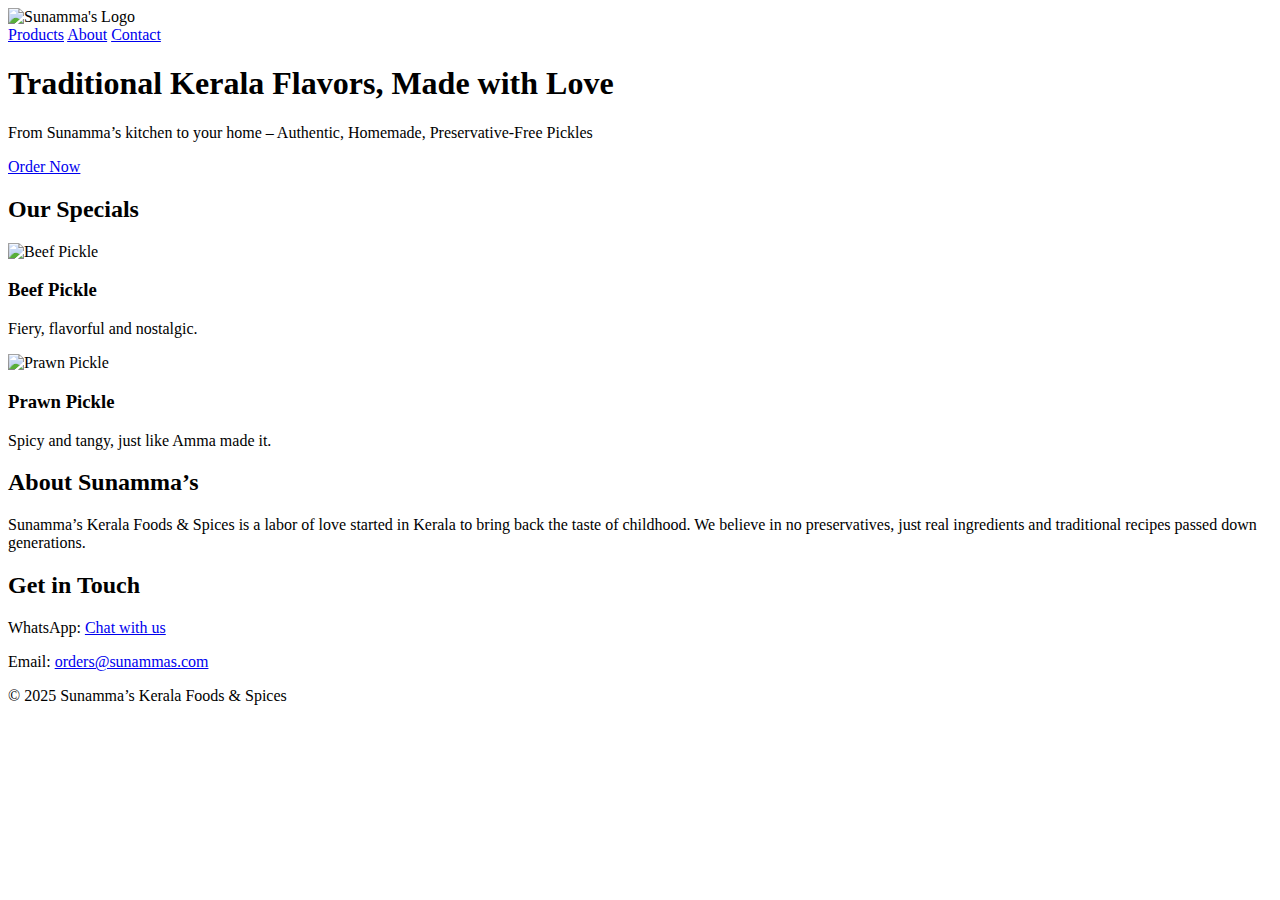
==== index.html @ 6f8b86f2 "Sunamma's Kerala Foods & Spices" ====
<!DOCTYPE html>
<html lang="en">
<head>
  <meta charset="UTF-8" />
  <meta name="viewport" content="width=device-width, initial-scale=1.0"/>
  <title>Sunamma’s Kerala Foods & Spices</title>
  <link rel="stylesheet" href="styles.css" />
</head>
<body>
  <header>
    <img src="images/logo.png" alt="Sunamma's Logo" class="logo" />
    <nav>
      <a href="#products">Products</a>
      <a href="#about">About</a>
      <a href="#contact">Contact</a>
    </nav>
  </header>

  <section class="hero">
    <h1>Traditional Kerala Flavors, Made with Love</h1>
    <p>From Sunamma’s kitchen to your home – Authentic, Homemade, Preservative-Free Pickles</p>
    <a href="#contact" class="cta">Order Now</a>
  </section>

  <section id="products" class="products">
    <h2>Our Specials</h2>
    <div class="product-list">
      <div class="product">
        <img src="images/beef-pickle.jpg" alt="Beef Pickle" />
        <h3>Beef Pickle</h3>
        <p>Fiery, flavorful and nostalgic.</p>
      </div>
      <div class="product">
        <img src="images/prawn-pickle.jpg" alt="Prawn Pickle" />
        <h3>Prawn Pickle</h3>
        <p>Spicy and tangy, just like Amma made it.</p>
      </div>
    </div>
  </section>

  <section id="about" class="about">
    <h2>About Sunamma’s</h2>
    <p>
      Sunamma’s Kerala Foods & Spices is a labor of love started in Kerala to bring back the taste of childhood. We believe in no preservatives, just real ingredients and traditional recipes passed down generations.
    </p>
  </section>

  <section id="contact" class="contact">
    <h2>Get in Touch</h2>
    <p>WhatsApp: <a href="https://wa.me/your-number">Chat with us</a></p>
    <p>Email: <a href="mailto:orders@sunammas.com">orders@sunammas.com</a></p>
  </section>

  <footer>
    <p>&copy; 2025 Sunamma’s Kerala Foods & Spices</p>
  </footer>
</body>
</html>
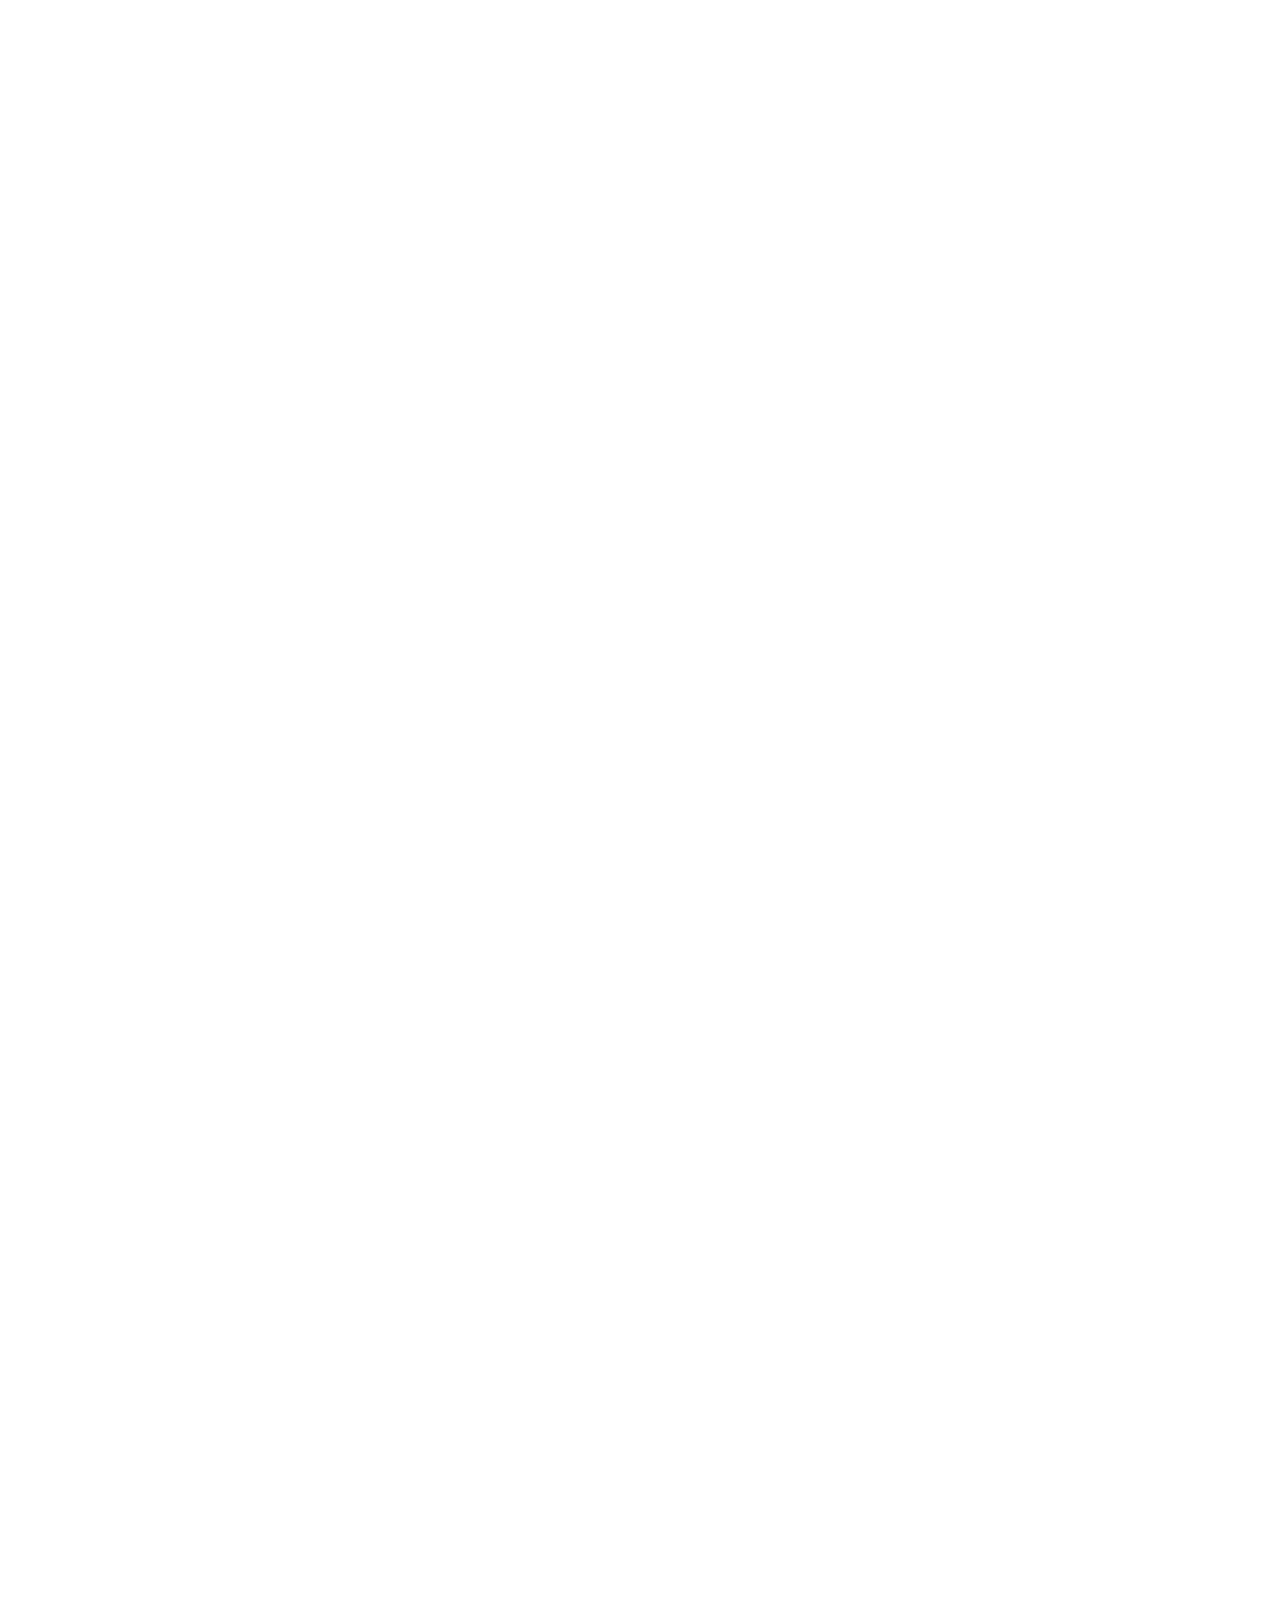
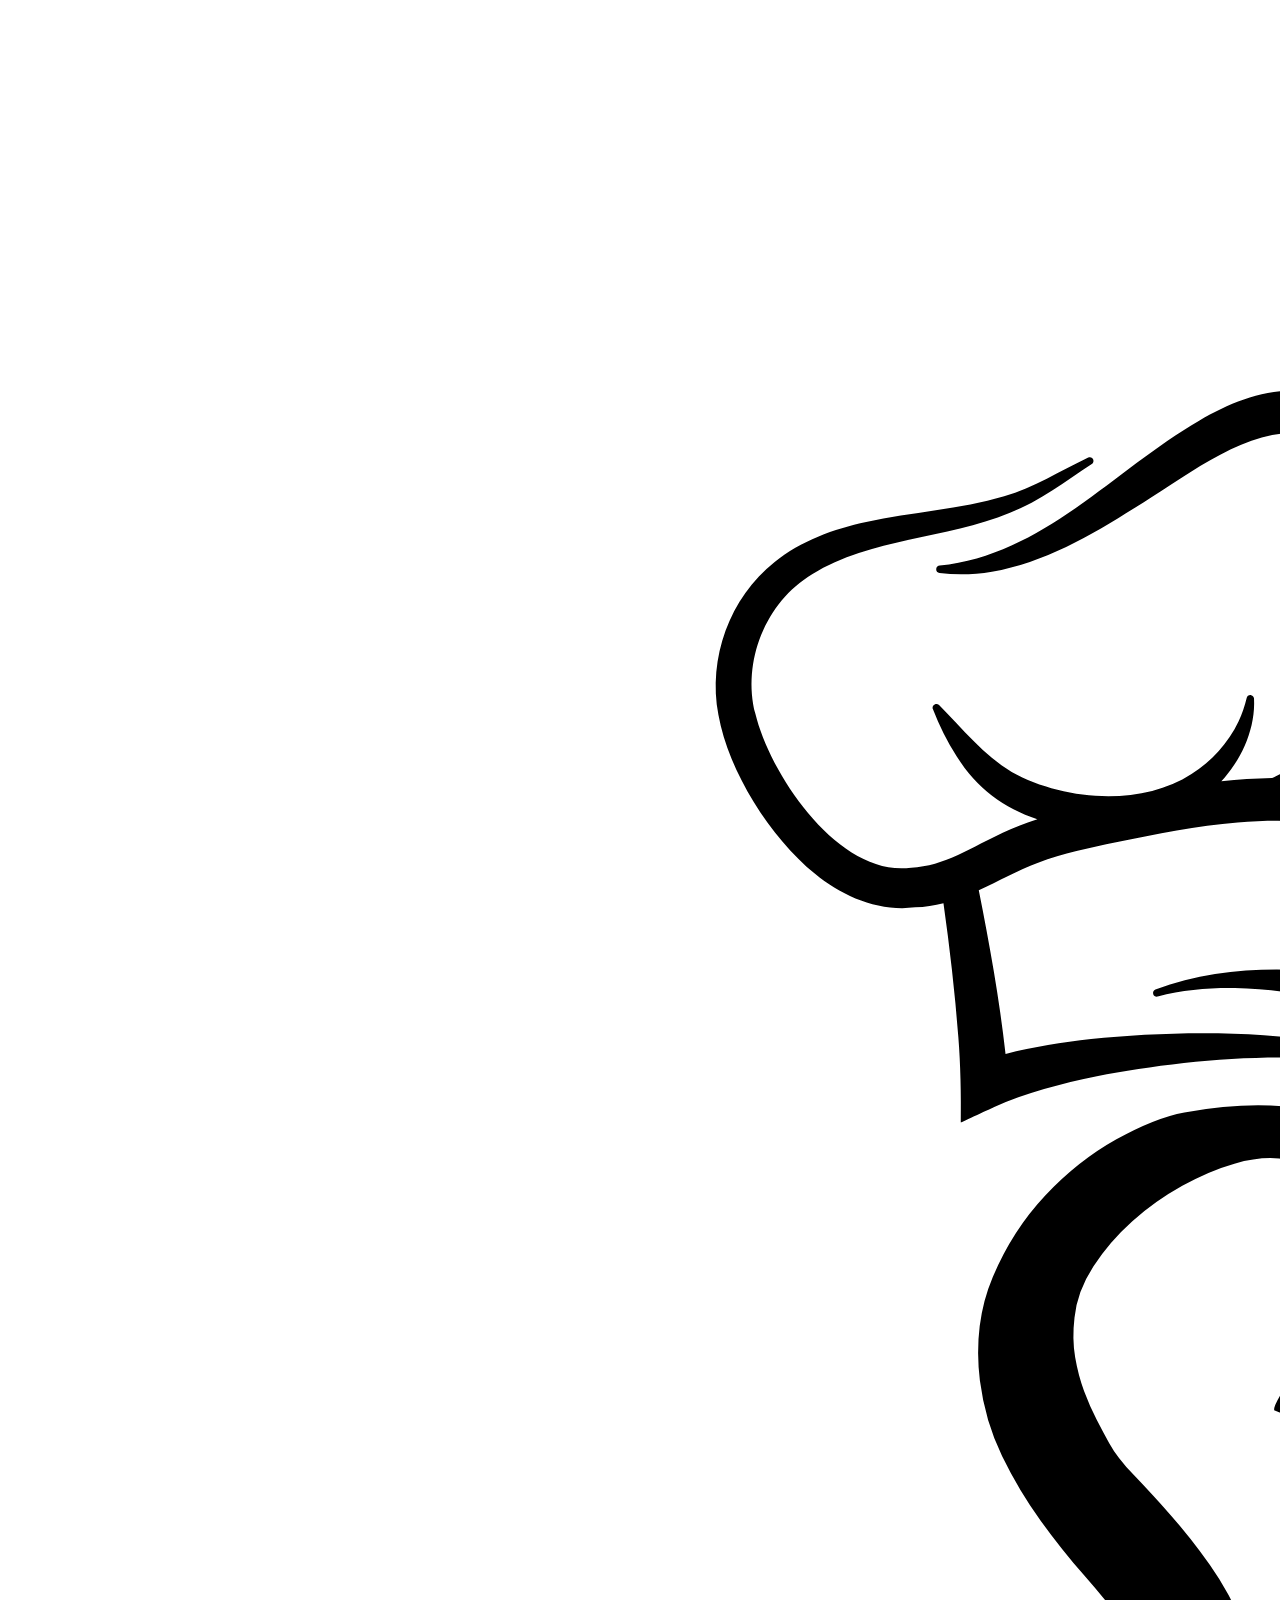
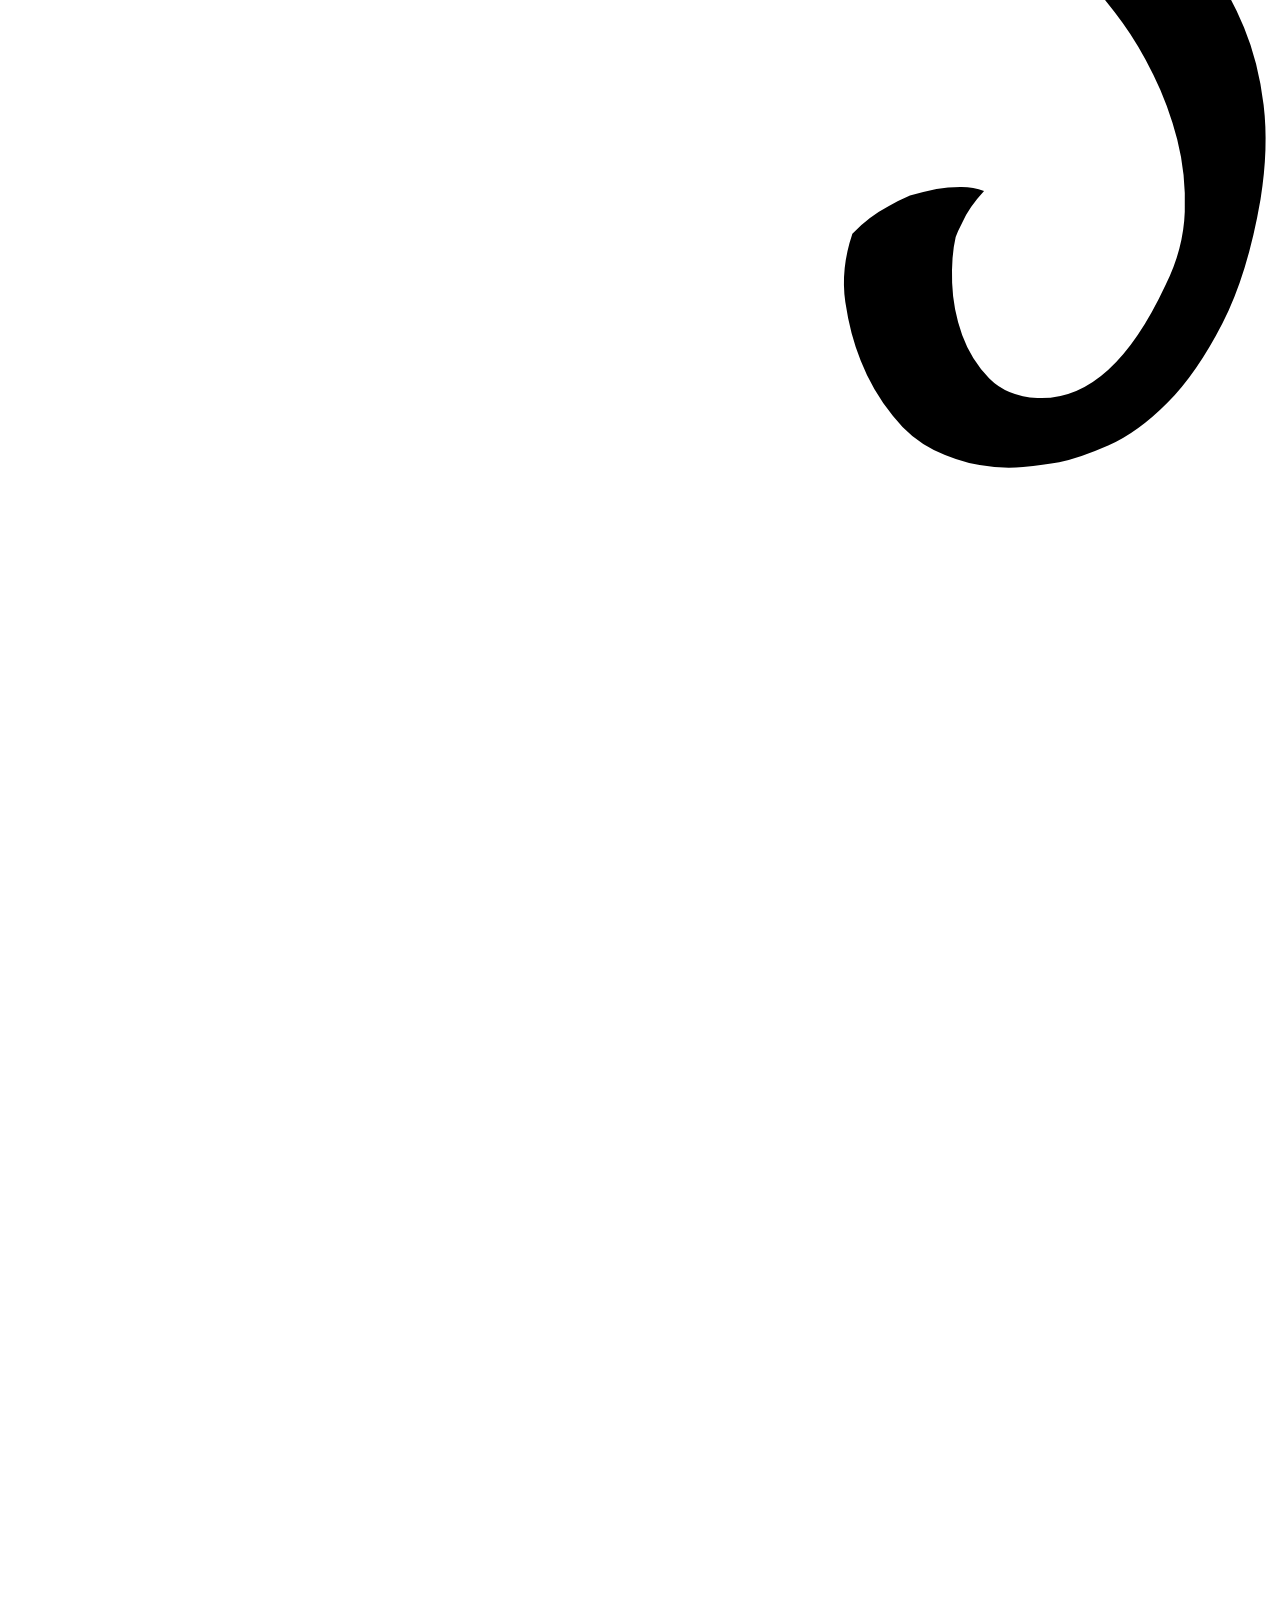
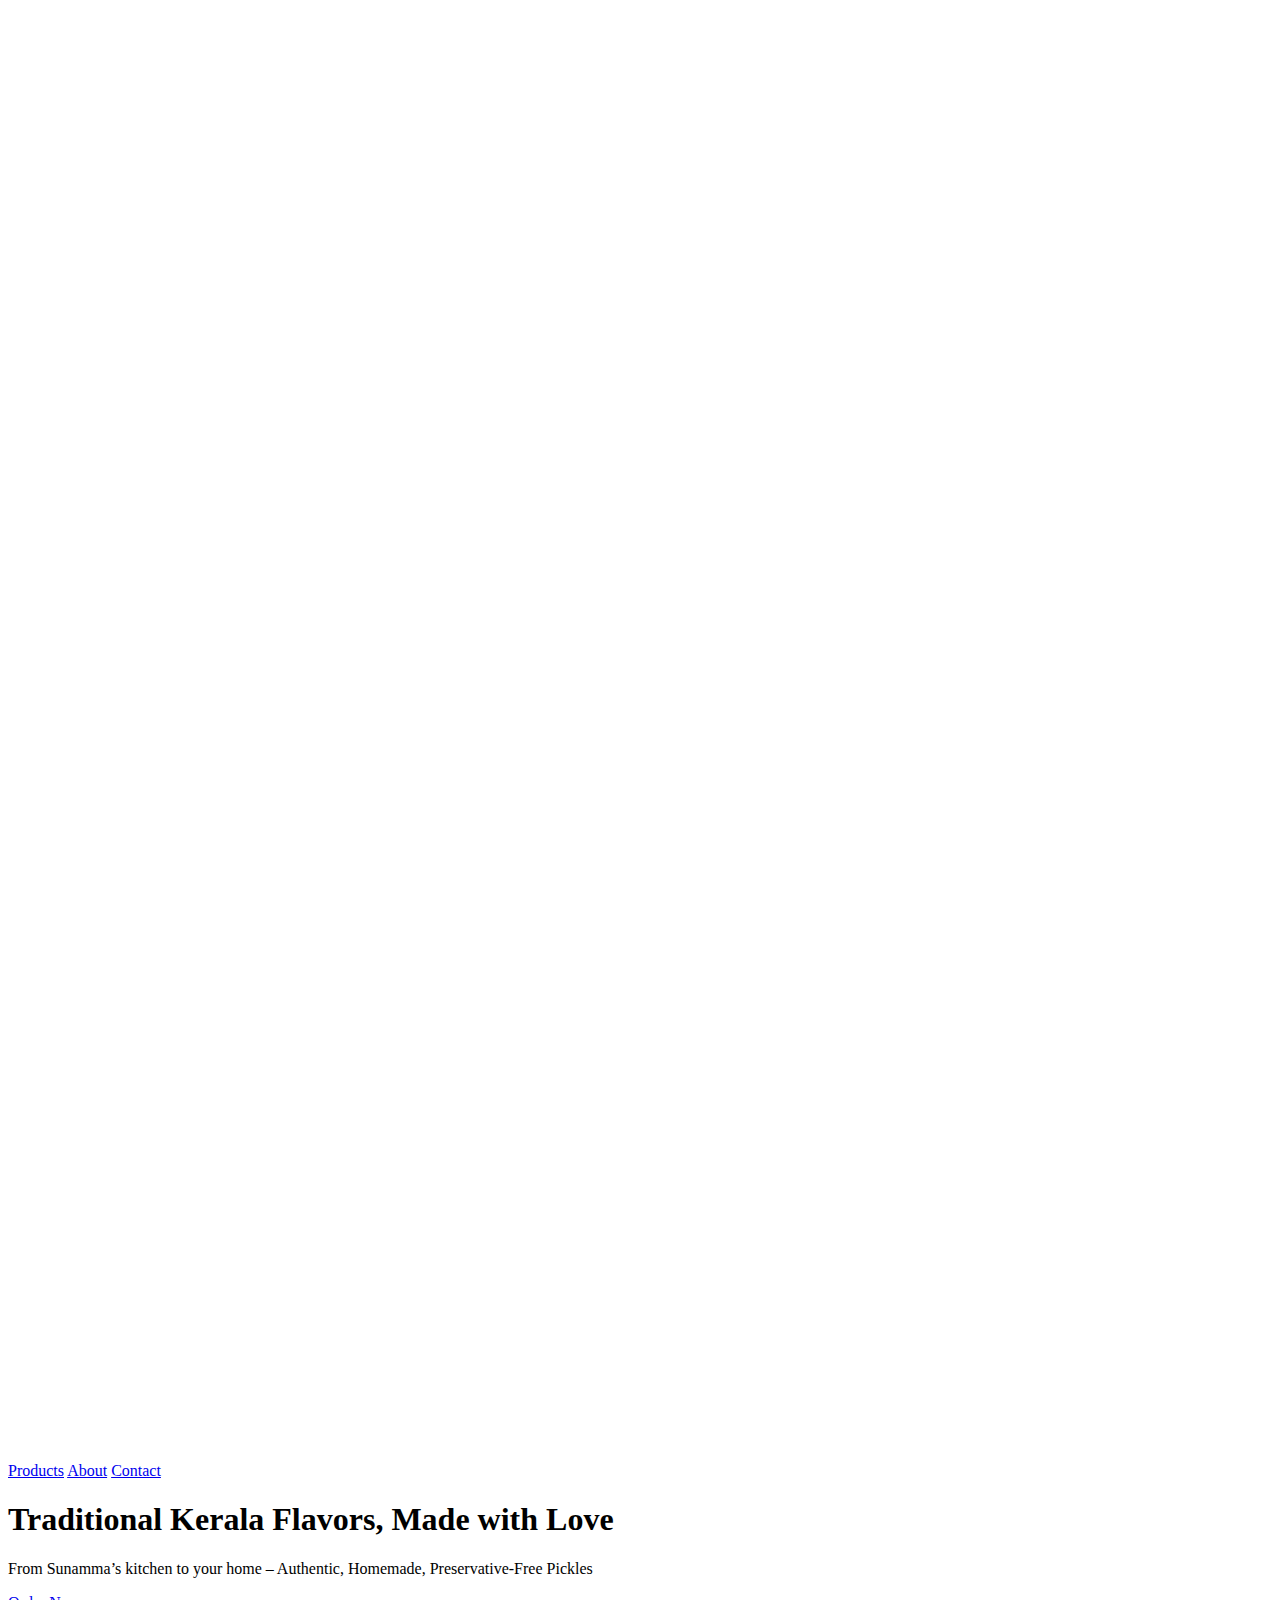
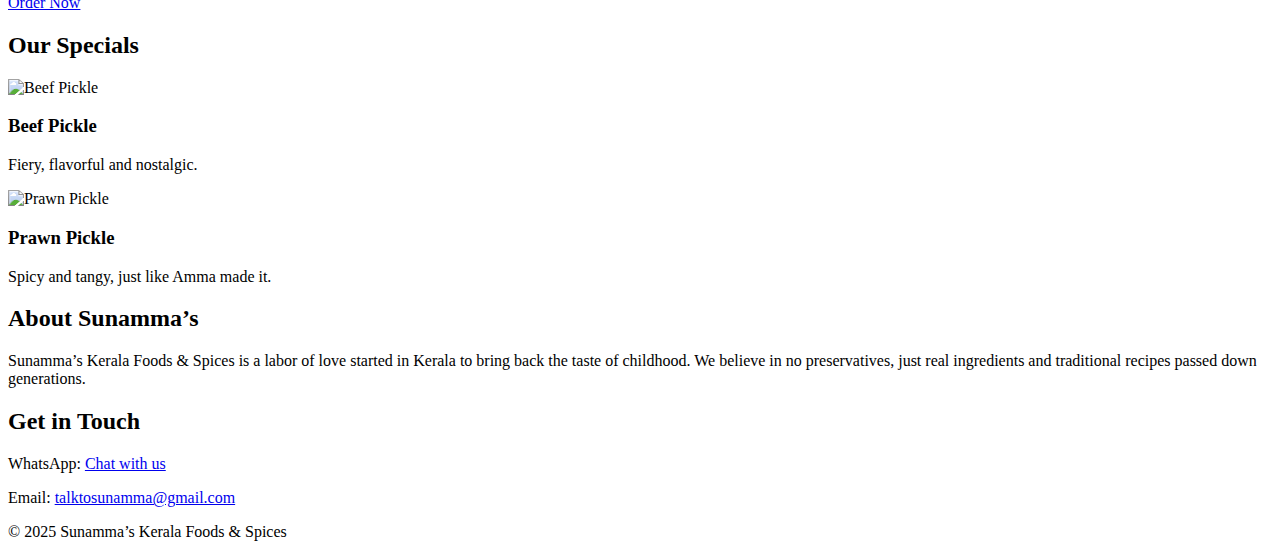
==== commit bd00b5af: "correcting links & adding logo" ====
--- a/index.html
+++ b/index.html
@@ -47,8 +47,8 @@
 
   <section id="contact" class="contact">
     <h2>Get in Touch</h2>
-    <p>WhatsApp: <a href="https://wa.me/your-number">Chat with us</a></p>
-    <p>Email: <a href="mailto:orders@sunammas.com">orders@sunammas.com</a></p>
+    <p>WhatsApp: <a href="https://wa.me/919946229218">Chat with us</a></p>
+    <p>Email: <a href="mailto:talktosunamma@gmail.com">talktosunamma@gmail.com</a></p>
   </section>
 
   <footer>
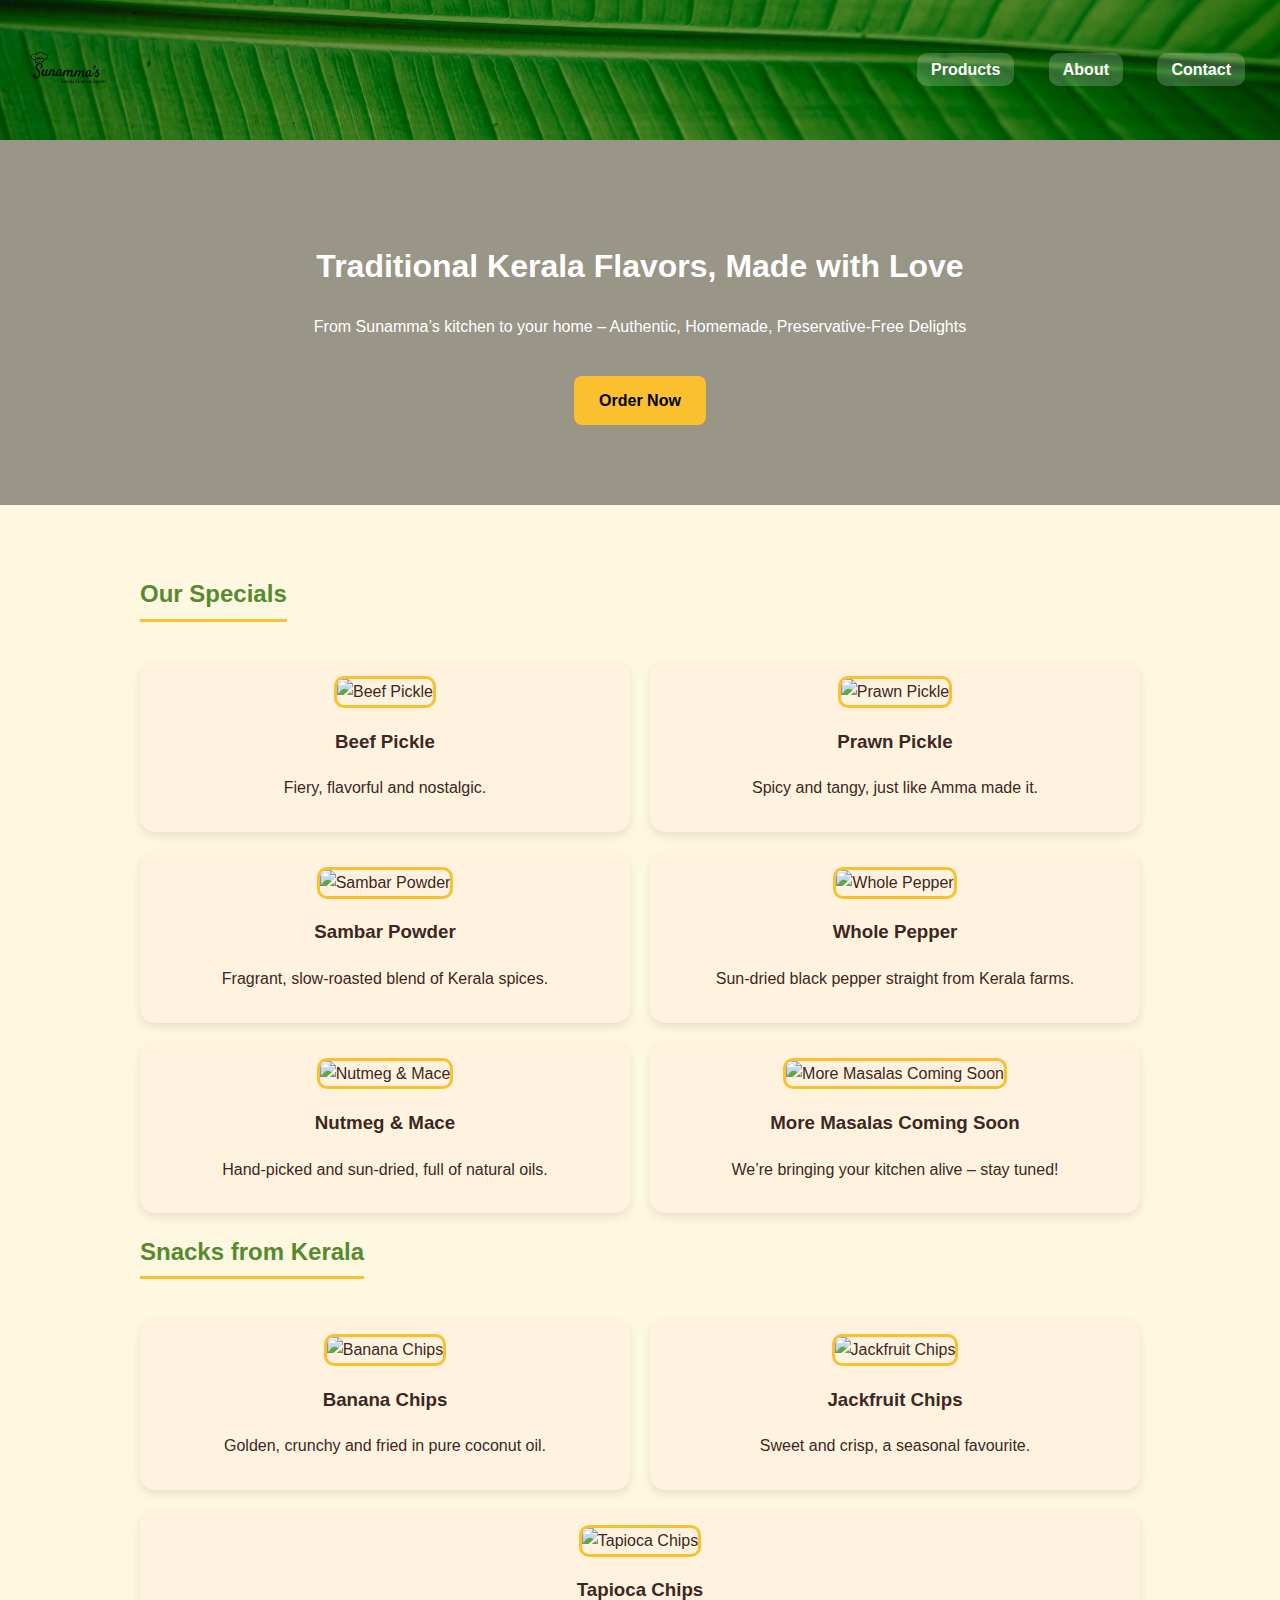
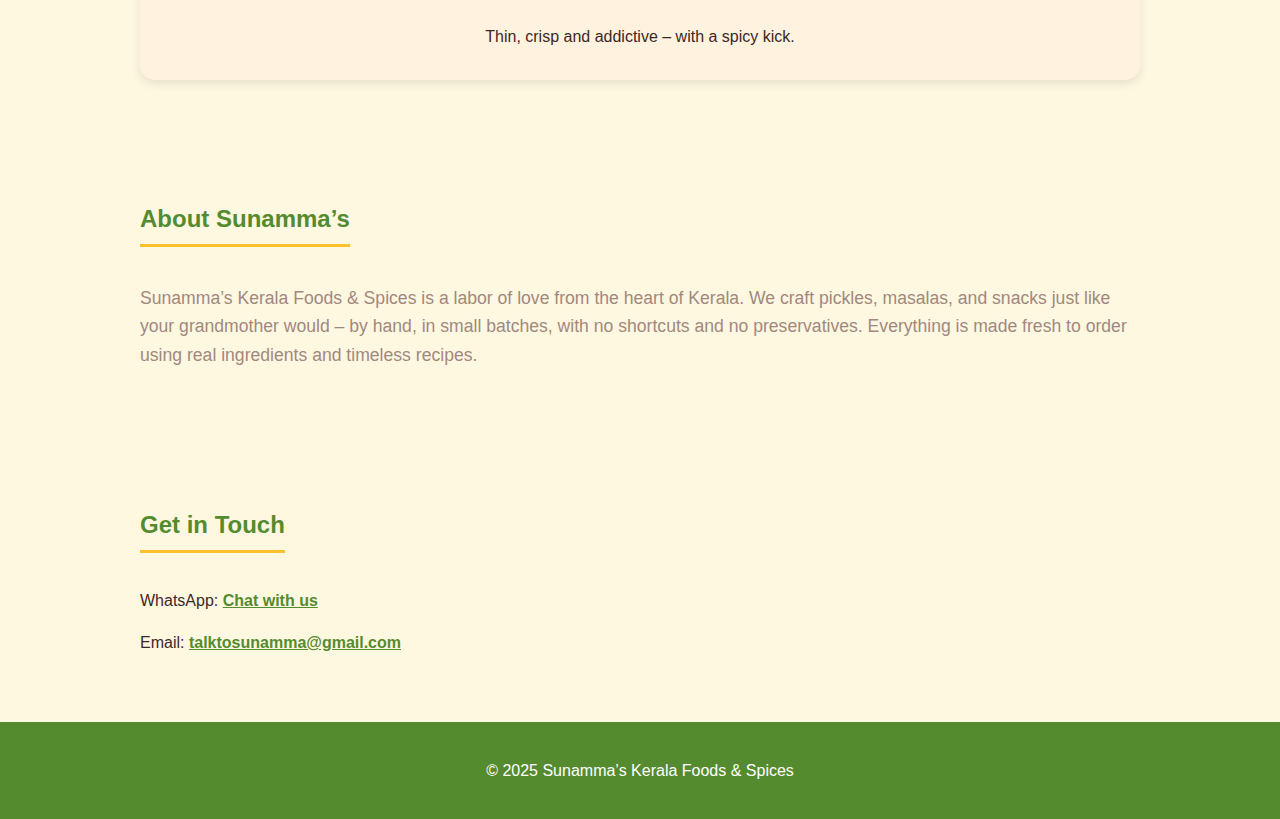
==== commit 4dc56255: "index & styles updated for kerala theme" ====
--- a/index.html
+++ b/index.html
@@ -18,22 +18,72 @@
 
   <section class="hero">
     <h1>Traditional Kerala Flavors, Made with Love</h1>
-    <p>From Sunamma’s kitchen to your home – Authentic, Homemade, Preservative-Free Pickles</p>
+    <p>From Sunamma’s kitchen to your home – Authentic, Homemade, Preservative-Free Delights</p>
     <a href="#contact" class="cta">Order Now</a>
   </section>
 
   <section id="products" class="products">
     <h2>Our Specials</h2>
+
     <div class="product-list">
+      <!-- Pickles -->
       <div class="product">
         <img src="images/beef-pickle.jpg" alt="Beef Pickle" />
         <h3>Beef Pickle</h3>
         <p>Fiery, flavorful and nostalgic.</p>
       </div>
+
       <div class="product">
         <img src="images/prawn-pickle.jpg" alt="Prawn Pickle" />
         <h3>Prawn Pickle</h3>
         <p>Spicy and tangy, just like Amma made it.</p>
+      </div>
+
+      <!-- Masala Powders -->
+      <div class="product">
+        <img src="images/sambar-powder.jpg" alt="Sambar Powder" />
+        <h3>Sambar Powder</h3>
+        <p>Fragrant, slow-roasted blend of Kerala spices.</p>
+      </div>
+
+      <div class="product">
+        <img src="images/pepper.jpg" alt="Whole Pepper" />
+        <h3>Whole Pepper</h3>
+        <p>Sun-dried black pepper straight from Kerala farms.</p>
+      </div>
+
+      <div class="product">
+        <img src="images/nutmeg.jpg" alt="Nutmeg & Mace" />
+        <h3>Nutmeg & Mace</h3>
+        <p>Hand-picked and sun-dried, full of natural oils.</p>
+      </div>
+
+      <!-- Future-Ready Placeholder -->
+      <div class="product">
+        <img src="images/coming-soon.jpg" alt="More Masalas Coming Soon" />
+        <h3>More Masalas Coming Soon</h3>
+        <p>We’re bringing your kitchen alive – stay tuned!</p>
+      </div>
+    </div>
+
+    <h2>Snacks from Kerala</h2>
+    <div class="product-list">
+      <div class="product">
+        <img src="images/banana-chips.jpg" alt="Banana Chips" />
+        <h3>Banana Chips</h3>
+        <p>Golden, crunchy and fried in pure coconut oil.</p>
+      </div>
+
+      <div class="product">
+        <img src="images/jackfruit-chips.jpg" alt="Jackfruit Chips" />
+        <h3>Jackfruit Chips</h3>
+        <p>Sweet and crisp, a seasonal favourite.</p>
+      </div>
+
+      <div class="product">
+        <img src="images/tapioca-chips.jpg" alt="Tapioca Chips" />
+        <h3>Tapioca Chips</h3>
+        <p>Thin, crisp and addictive – with a spicy kick.</p>
       </div>
     </div>
   </section>
@@ -41,7 +91,7 @@
   <section id="about" class="about">
     <h2>About Sunamma’s</h2>
     <p>
-      Sunamma’s Kerala Foods & Spices is a labor of love started in Kerala to bring back the taste of childhood. We believe in no preservatives, just real ingredients and traditional recipes passed down generations.
+      Sunamma’s Kerala Foods & Spices is a labor of love from the heart of Kerala. We craft pickles, masalas, and snacks just like your grandmother would – by hand, in small batches, with no shortcuts and no preservatives. Everything is made fresh to order using real ingredients and timeless recipes.
     </p>
   </section>
 
@@ -55,4 +105,4 @@
     <p>&copy; 2025 Sunamma’s Kerala Foods & Spices</p>
   </footer>
 </body>
-</html>+</html>
--- a/styles.css
+++ b/styles.css
@@ -0,0 +1,126 @@
+/* Color Palette */
+:root {
+  --primary-color: #558b2f;        /* Kerala green */
+  --accent-color: #fbc02d;         /* Turmeric yellow */
+  --bg-color: #fff8e1;             /* Off-white */
+  --text-color: #3e2723;           /* Dark brown */
+  --soft-brown: #a1887f;
+  --card-bg: #fff3e0;
+}
+
+/* Base Styles */
+body {
+  margin: 0;
+  font-family: 'Segoe UI', sans-serif;
+  line-height: 1.6;
+  background-color: var(--bg-color);
+  color: var(--text-color);
+}
+
+/* Header with overlay and banana leaf background */
+header {
+  background: linear-gradient(rgba(0, 0, 0, 0.4), rgba(0, 0, 0, 0.4)),
+              url('images/banana_bkgd.jpg') no-repeat center center/cover;
+  padding: 20px;
+  display: flex;
+  align-items: center;
+  justify-content: space-between;
+  color: white;
+}
+
+.logo {
+  height: 100px;
+}
+
+nav a {
+  margin: 0 15px;
+  text-decoration: none;
+  color: white;
+  font-weight: bold;
+  background: rgba(255, 255, 255, 0.2);
+  padding: 8px 14px;
+  border-radius: 10px;
+  transition: background 0.3s;
+}
+
+nav a:hover {
+  background: rgba(255, 255, 255, 0.4);
+}
+
+/* Hero Section */
+.hero {
+  text-align: center;
+  padding: 80px 20px;
+  background: url('images/hero-bg.jpg') no-repeat center center/cover;
+  color: white;
+  box-shadow: inset 0 0 0 2000px rgba(0, 0, 0, 0.4);
+}
+
+.cta {
+  display: inline-block;
+  margin-top: 20px;
+  padding: 12px 25px;
+  background: var(--accent-color);
+  color: black;
+  text-decoration: none;
+  border-radius: 8px;
+  font-weight: bold;
+}
+
+/* Section Styling */
+.products, .about, .contact {
+  padding: 50px 20px;
+  max-width: 1000px;
+  margin: auto;
+}
+
+.products h2, .about h2, .contact h2 {
+  color: var(--primary-color);
+  border-bottom: 3px solid var(--accent-color);
+  display: inline-block;
+  padding-bottom: 5px;
+}
+
+/* Product Cards */
+.product-list {
+  display: flex;
+  flex-wrap: wrap;
+  gap: 20px;
+  margin-top: 20px;
+}
+
+.product {
+  flex: 1 1 45%;
+  background: var(--card-bg);
+  padding: 15px;
+  border-radius: 15px;
+  text-align: center;
+  box-shadow: 0 4px 10px rgba(0,0,0,0.1);
+}
+
+.product img {
+  width: 100%;
+  height: auto;
+  border-radius: 10px;
+  border: 3px solid var(--accent-color);
+}
+
+/* About */
+.about p {
+  font-size: 1.1rem;
+  color: var(--soft-brown);
+}
+
+/* Contact */
+.contact a {
+  color: var(--primary-color);
+  font-weight: bold;
+}
+
+/* Footer */
+footer {
+  background: var(--primary-color);
+  color: white;
+  text-align: center;
+  padding: 20px;
+}
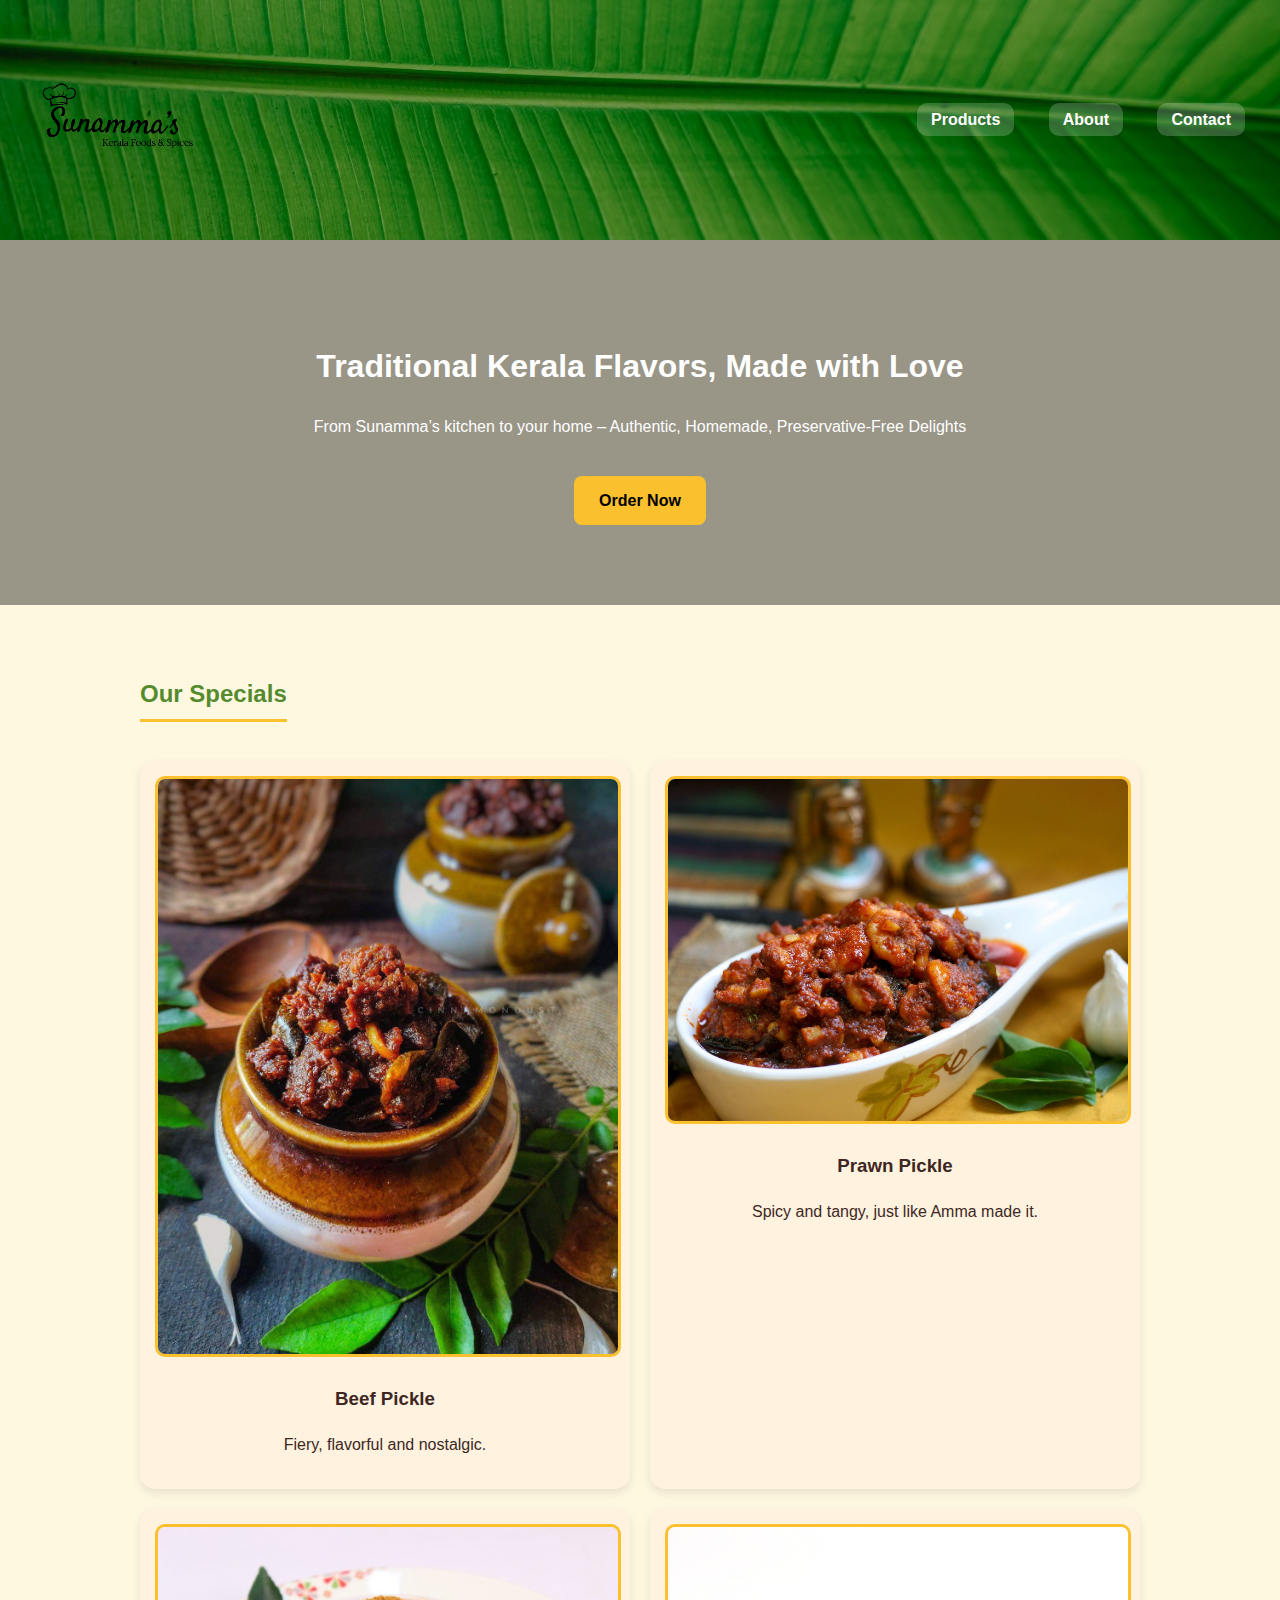
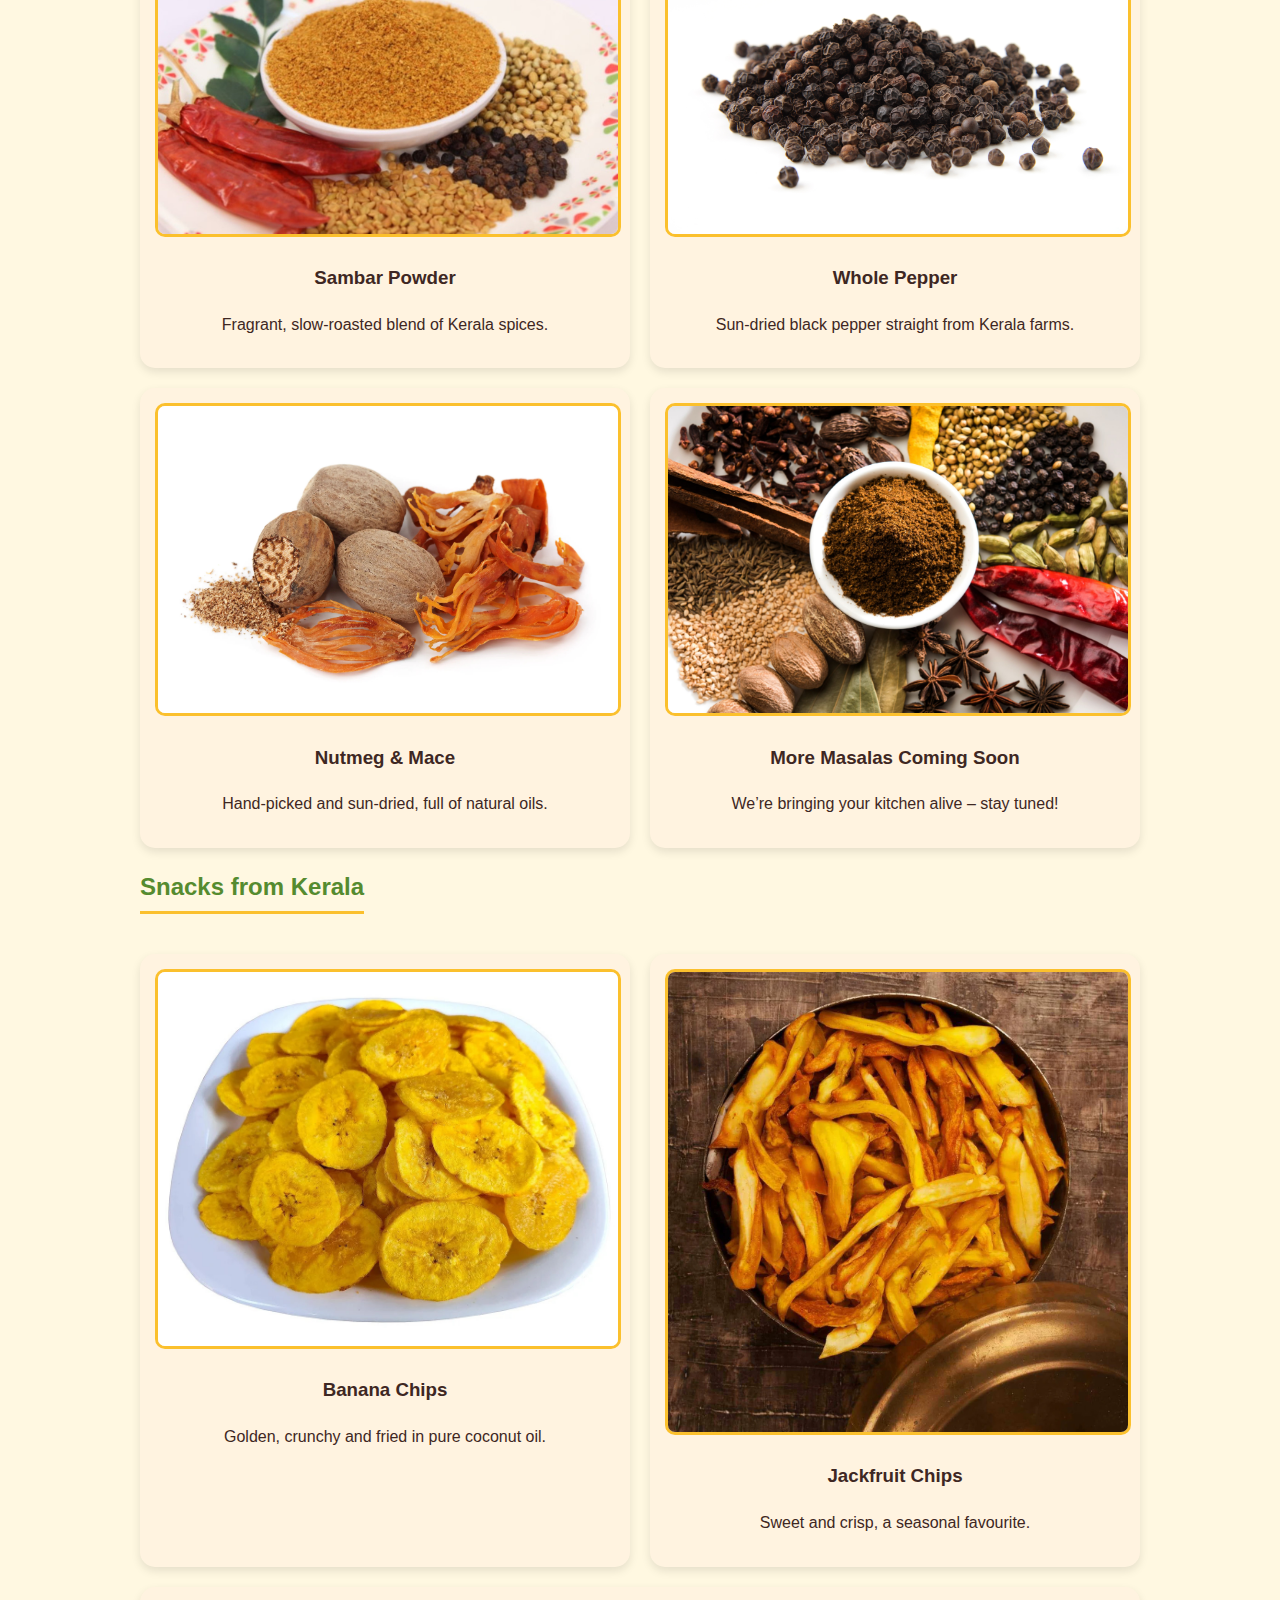
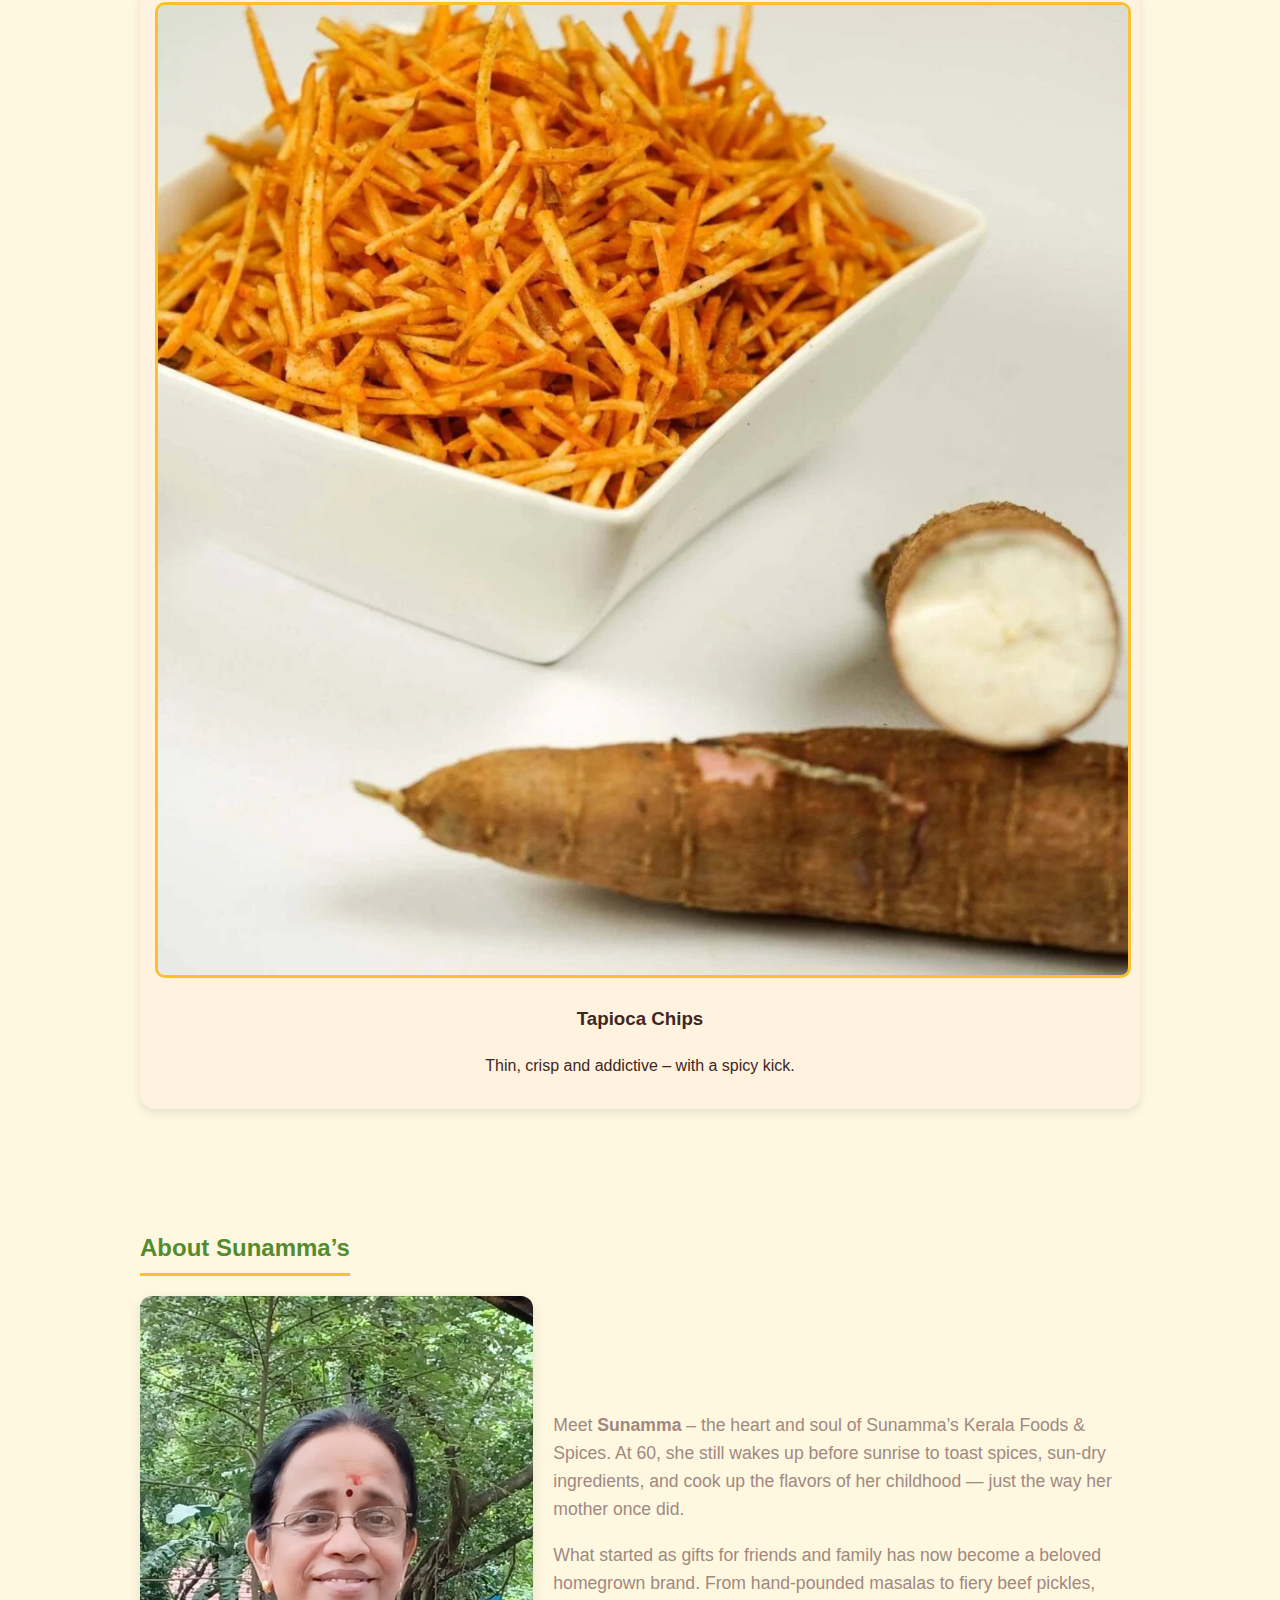
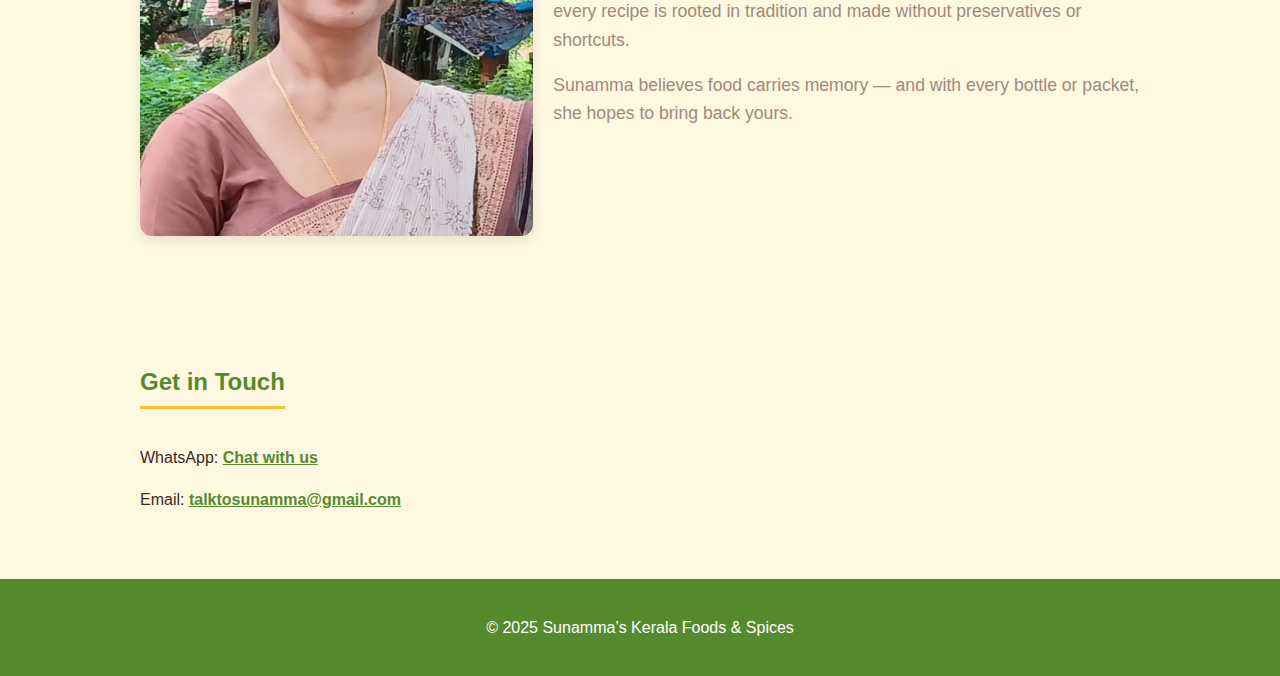
==== commit 2827080d: "more detailed about us" ====
--- a/index.html
+++ b/index.html
@@ -88,12 +88,26 @@
     </div>
   </section>
 
-  <section id="about" class="about">
-    <h2>About Sunamma’s</h2>
-    <p>
-      Sunamma’s Kerala Foods & Spices is a labor of love from the heart of Kerala. We craft pickles, masalas, and snacks just like your grandmother would – by hand, in small batches, with no shortcuts and no preservatives. Everything is made fresh to order using real ingredients and timeless recipes.
-    </p>
-  </section>
+<section id="about" class="about">
+  <h2>About Sunamma’s</h2>
+  <div style="display: flex; flex-wrap: wrap; gap: 20px; align-items: center;">
+    <div style="flex: 1 1 300px;">
+      <img src="images/sunamma.jpg" alt="Photo of Sunamma" style="width: 100%; border-radius: 12px; box-shadow: 0 4px 12px rgba(0,0,0,0.1);" />
+    </div>
+    <div style="flex: 2 1 400px;">
+      <p>
+        Meet <strong>Sunamma</strong> – the heart and soul of Sunamma’s Kerala Foods & Spices. At 60, she still wakes up before sunrise to toast spices, sun-dry ingredients, and cook up the flavors of her childhood — just the way her mother once did.
+      </p>
+      <p>
+        What started as gifts for friends and family has now become a beloved homegrown brand. From hand-pounded masalas to fiery beef pickles, every recipe is rooted in tradition and made without preservatives or shortcuts.
+      </p>
+      <p>
+        Sunamma believes food carries memory — and with every bottle or packet, she hopes to bring back yours.
+      </p>
+    </div>
+  </div>
+</section>
+
 
   <section id="contact" class="contact">
     <h2>Get in Touch</h2>
--- a/styles.css
+++ b/styles.css
@@ -29,7 +29,7 @@
 }
 
 .logo {
-  height: 100px;
+  height: 200px;
 }
 
 nav a {
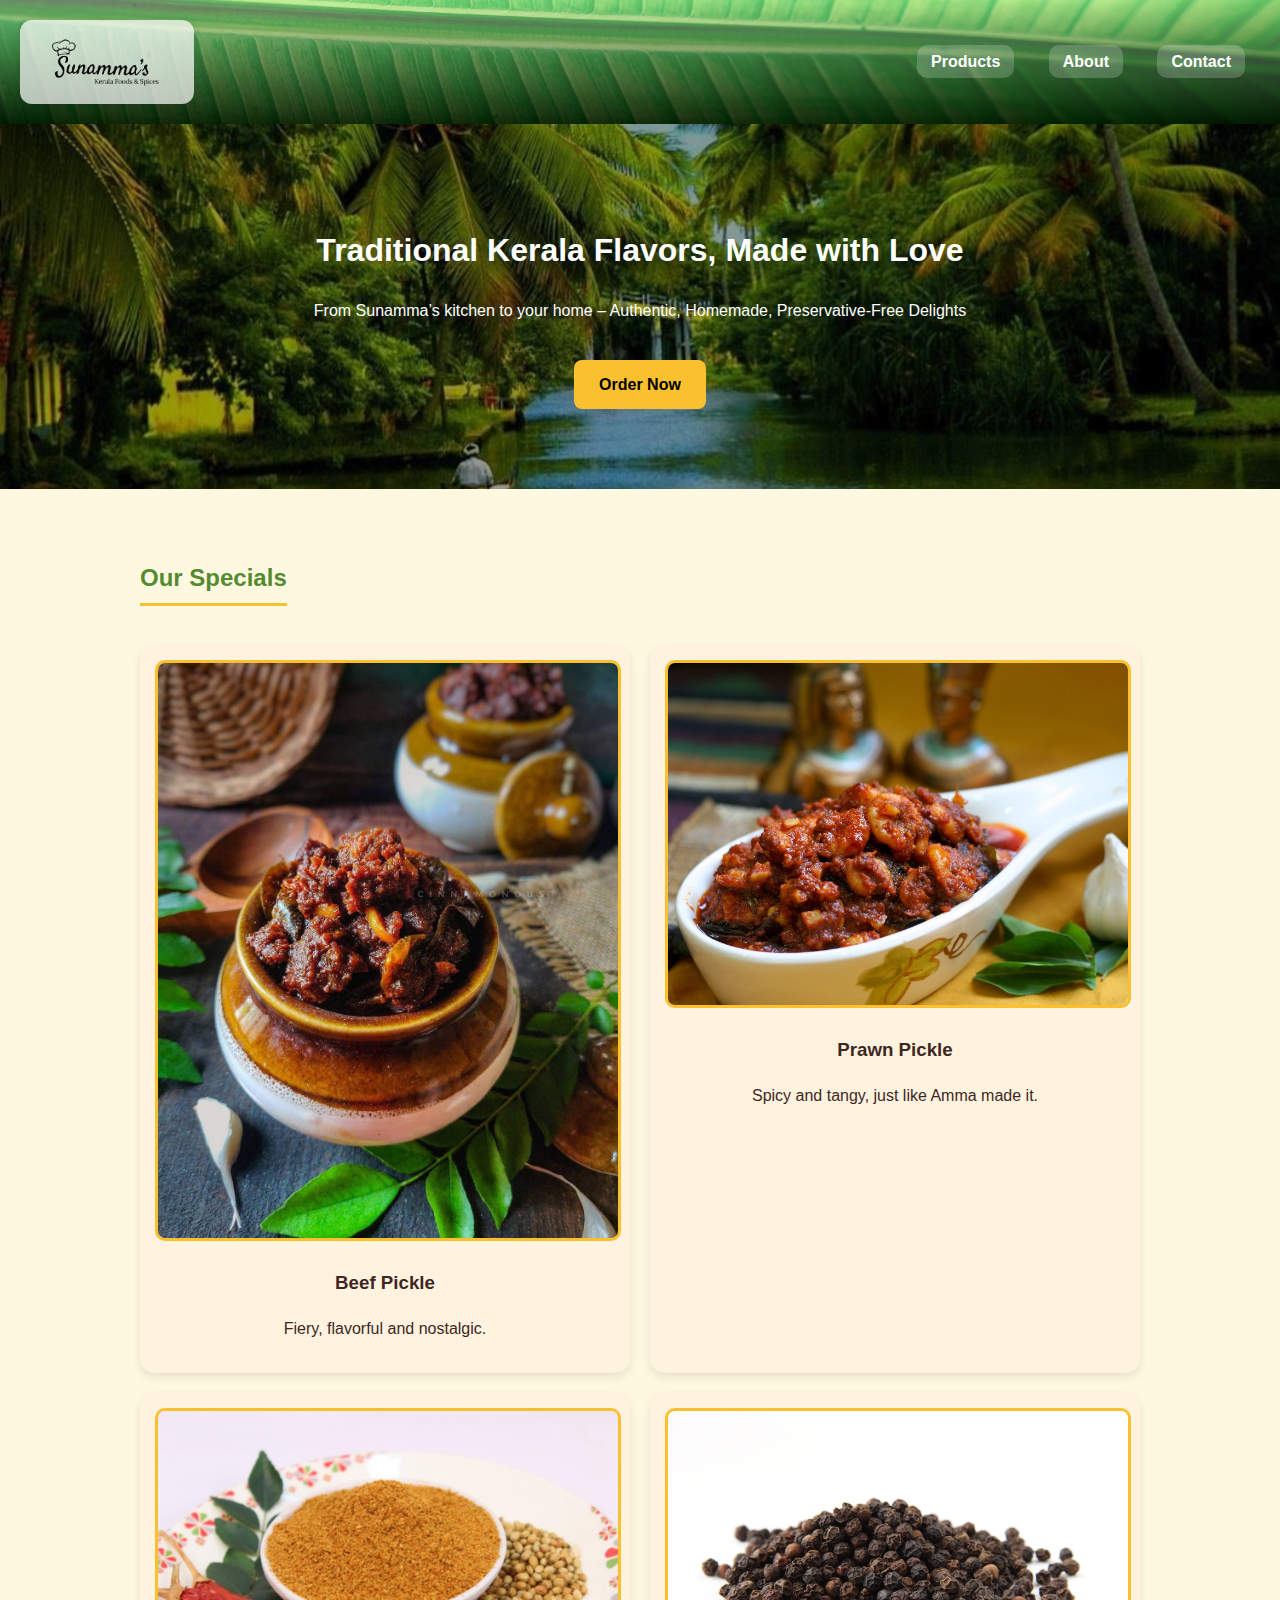
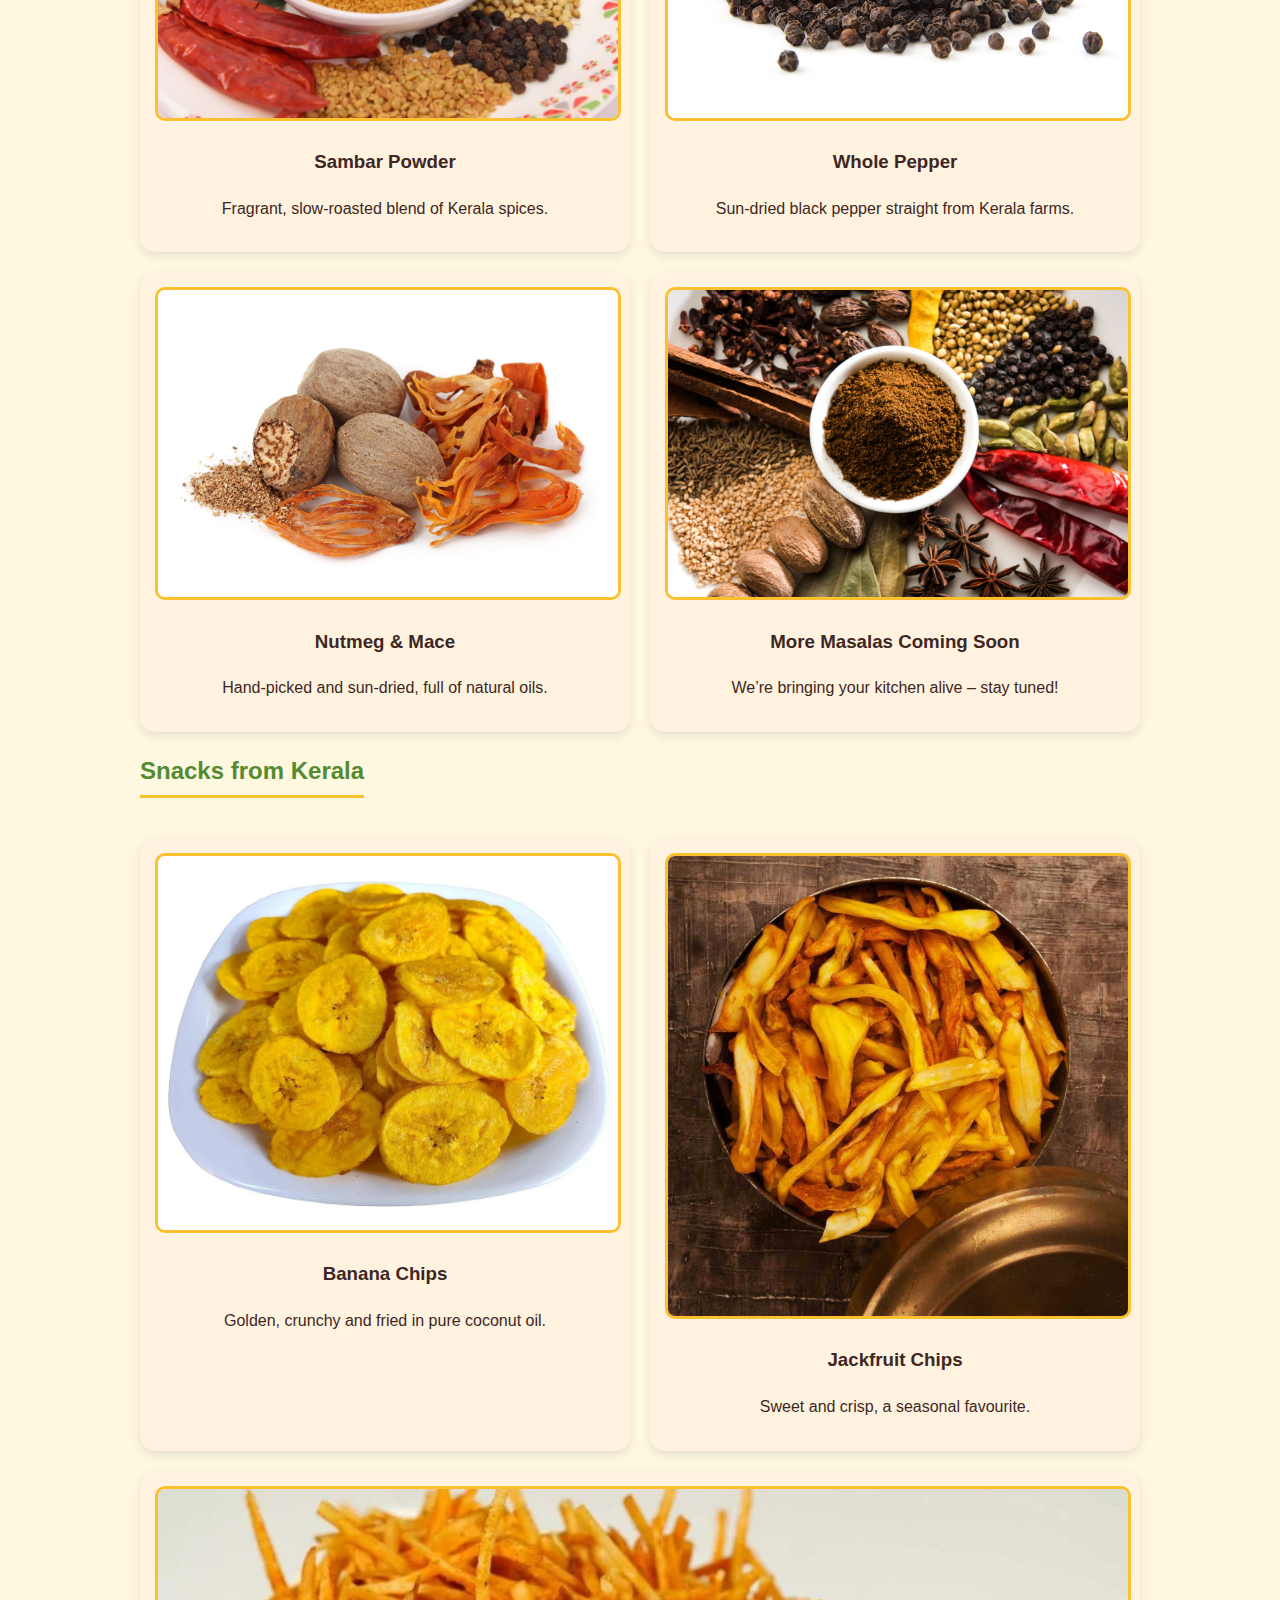
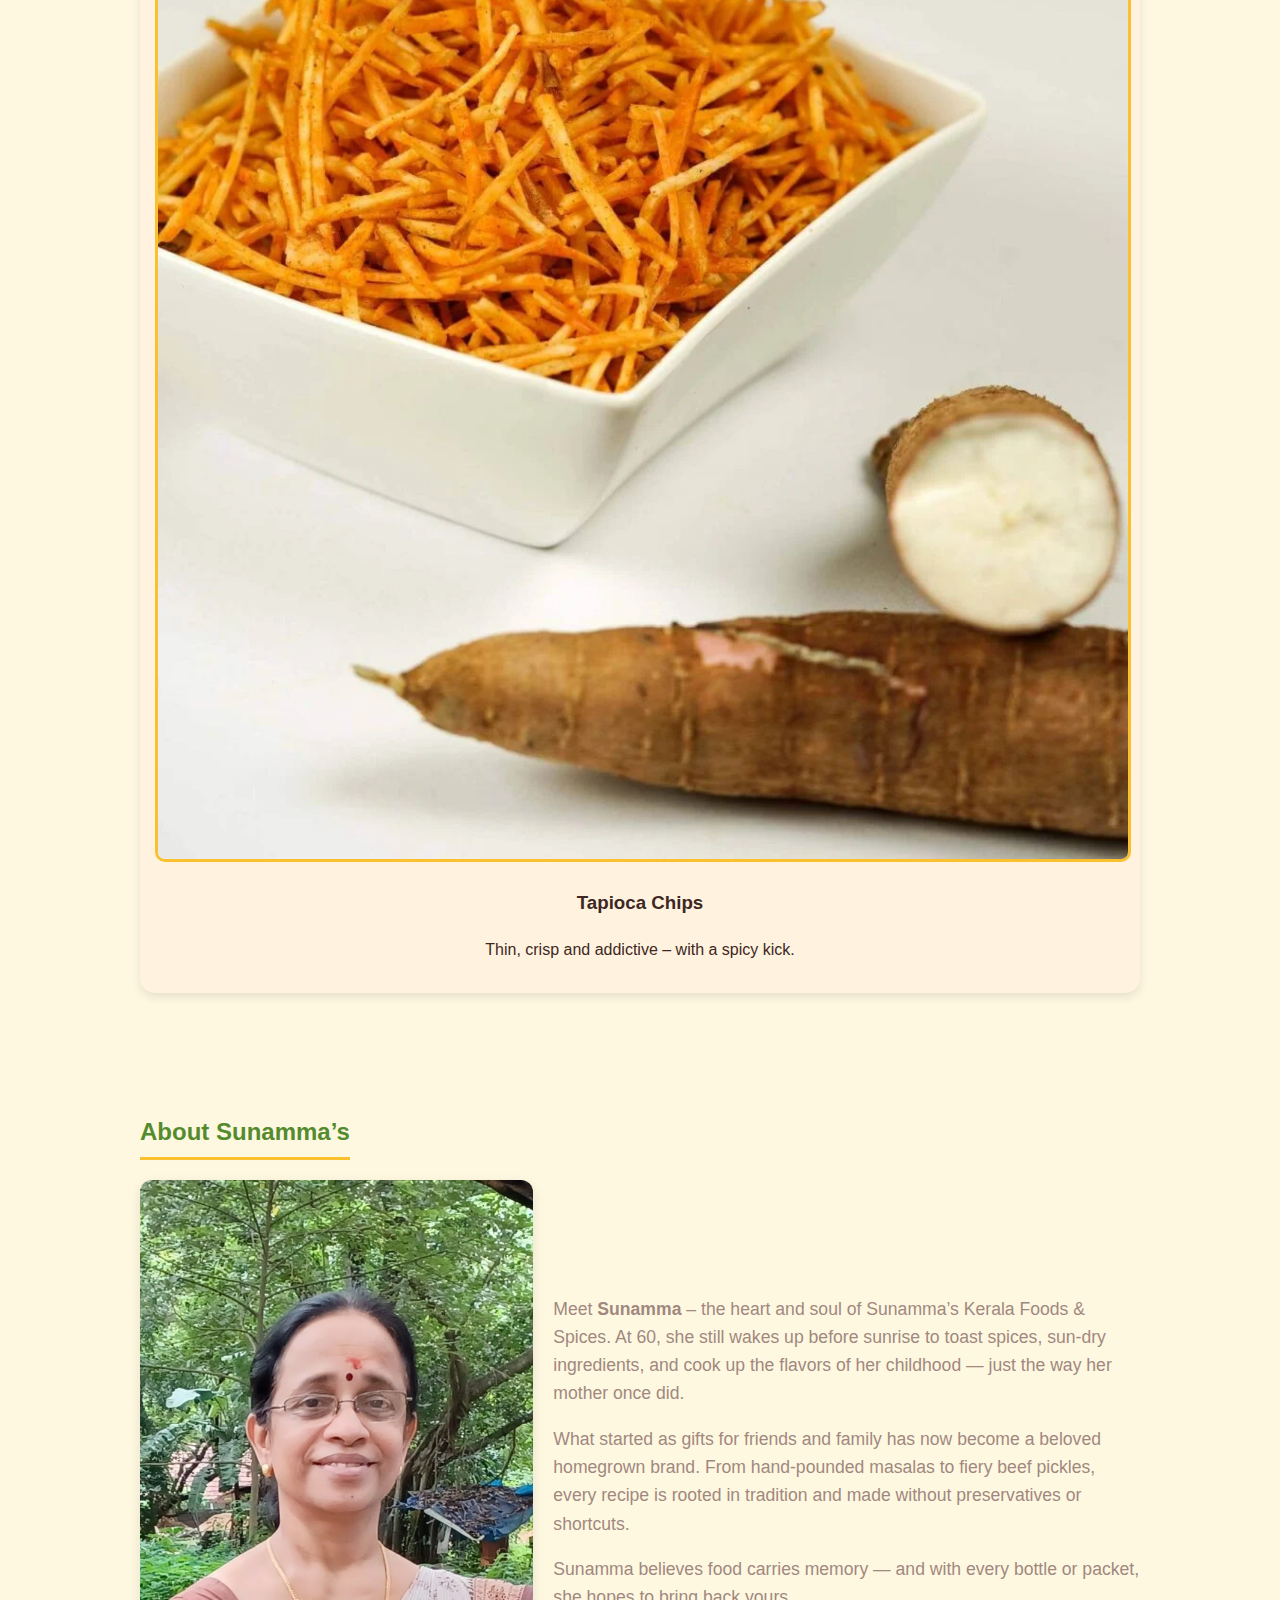
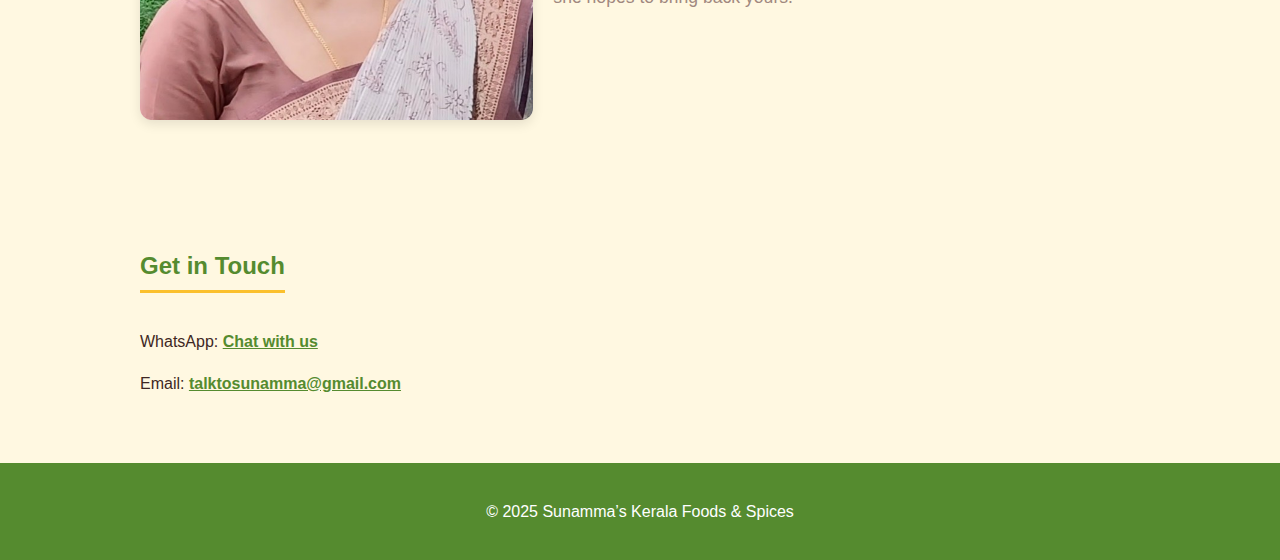
==== commit f746f7fa: "changes in the banner" ====
--- a/index.html
+++ b/index.html
@@ -8,7 +8,10 @@
 </head>
 <body>
   <header>
-    <img src="images/logo.png" alt="Sunamma's Logo" class="logo" />
+	<div class="logo-container">
+  	<img src="images/logo.png" alt="Sunamma's Logo" class="logo" />
+	</div>
+
     <nav>
       <a href="#products">Products</a>
       <a href="#about">About</a>
--- a/styles.css
+++ b/styles.css
@@ -19,7 +19,7 @@
 
 /* Header with overlay and banana leaf background */
 header {
-  background: linear-gradient(rgba(0, 0, 0, 0.4), rgba(0, 0, 0, 0.4)),
+  background: linear-gradient(rgba(255, 255, 255, 0.4), rgba(0, 0, 0, 0.8)),
               url('images/banana_bkgd.jpg') no-repeat center center/cover;
   padding: 20px;
   display: flex;
@@ -28,8 +28,18 @@
   color: white;
 }
 
+
+.logo-container {
+  background-color: rgba(255, 255, 255, 0.7); /* soft white patch */
+  padding: 12px 16px;
+  border-radius: 12px;
+  box-shadow: 0 2px 8px rgba(0,0,0,0.15);
+  display: inline-block;
+}
+
 .logo {
-  height: 200px;
+  height: 60px;
+  display: block;
 }
 
 nav a {
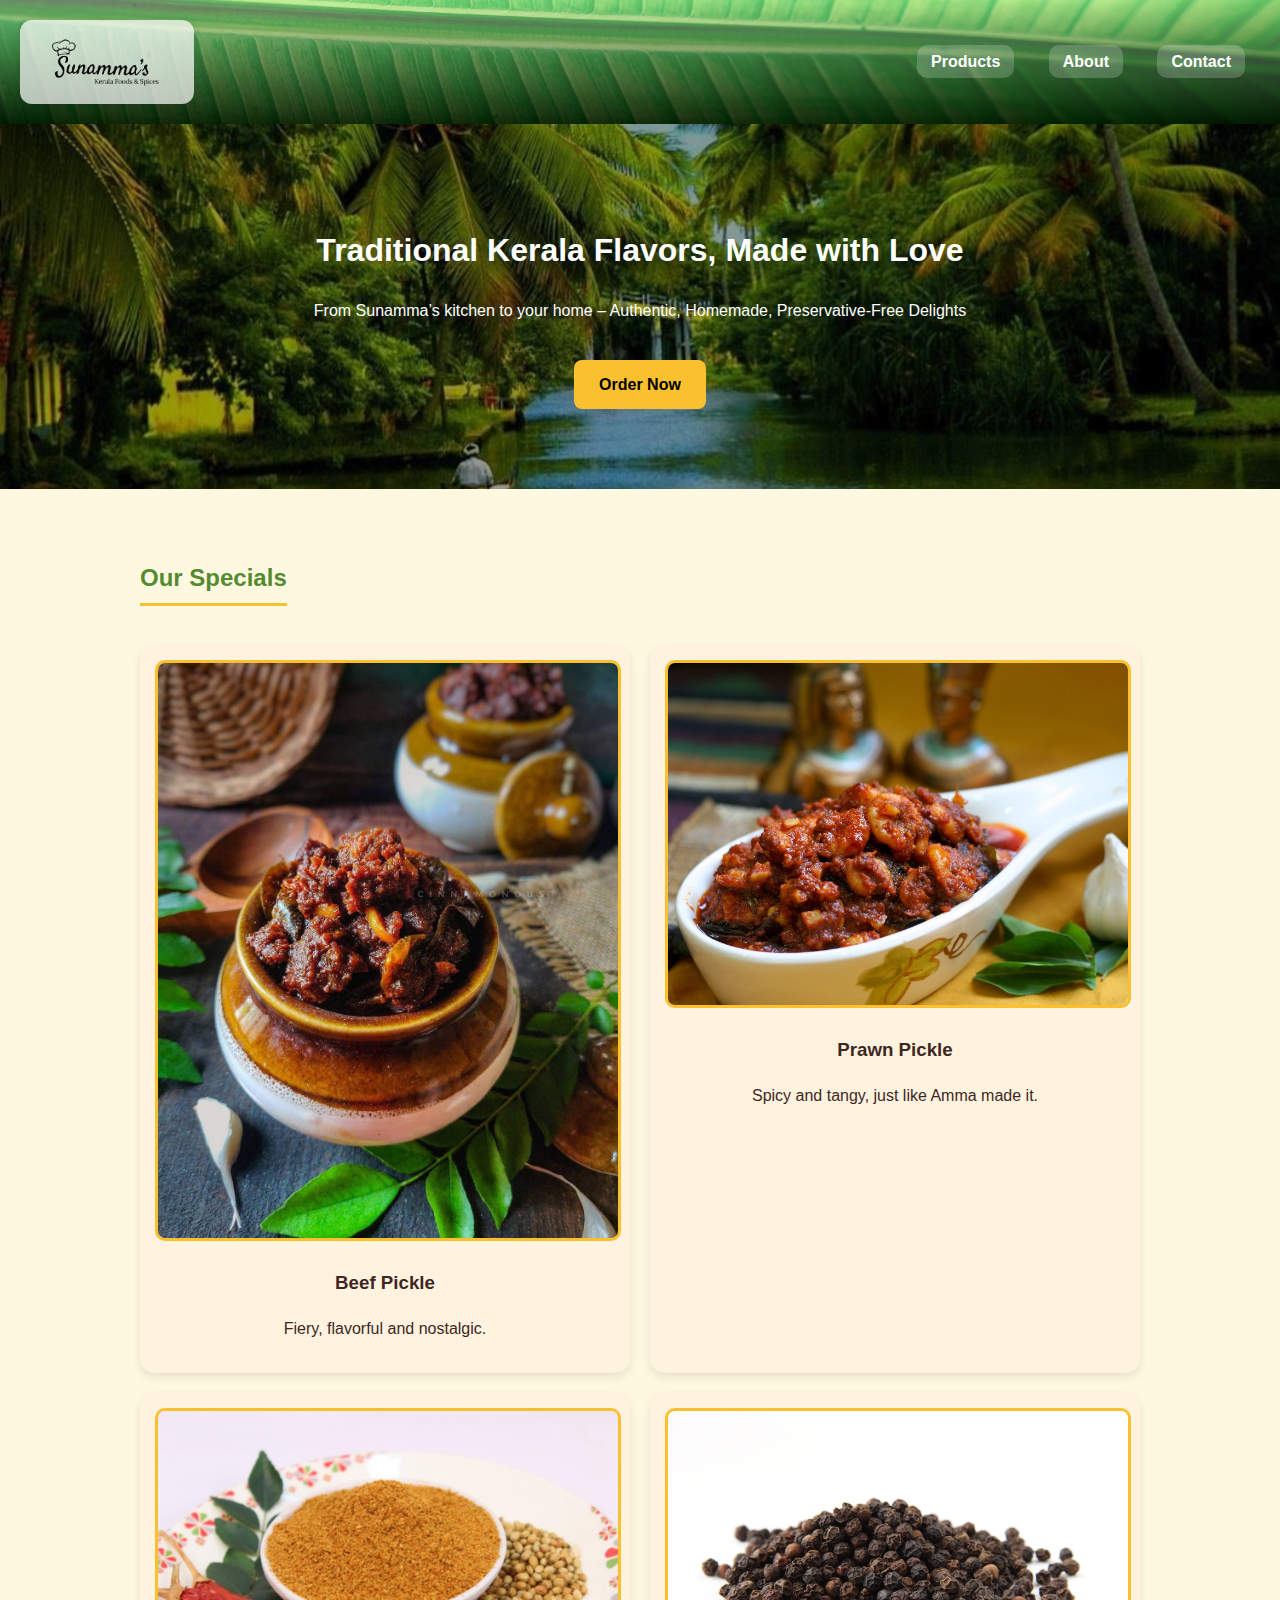
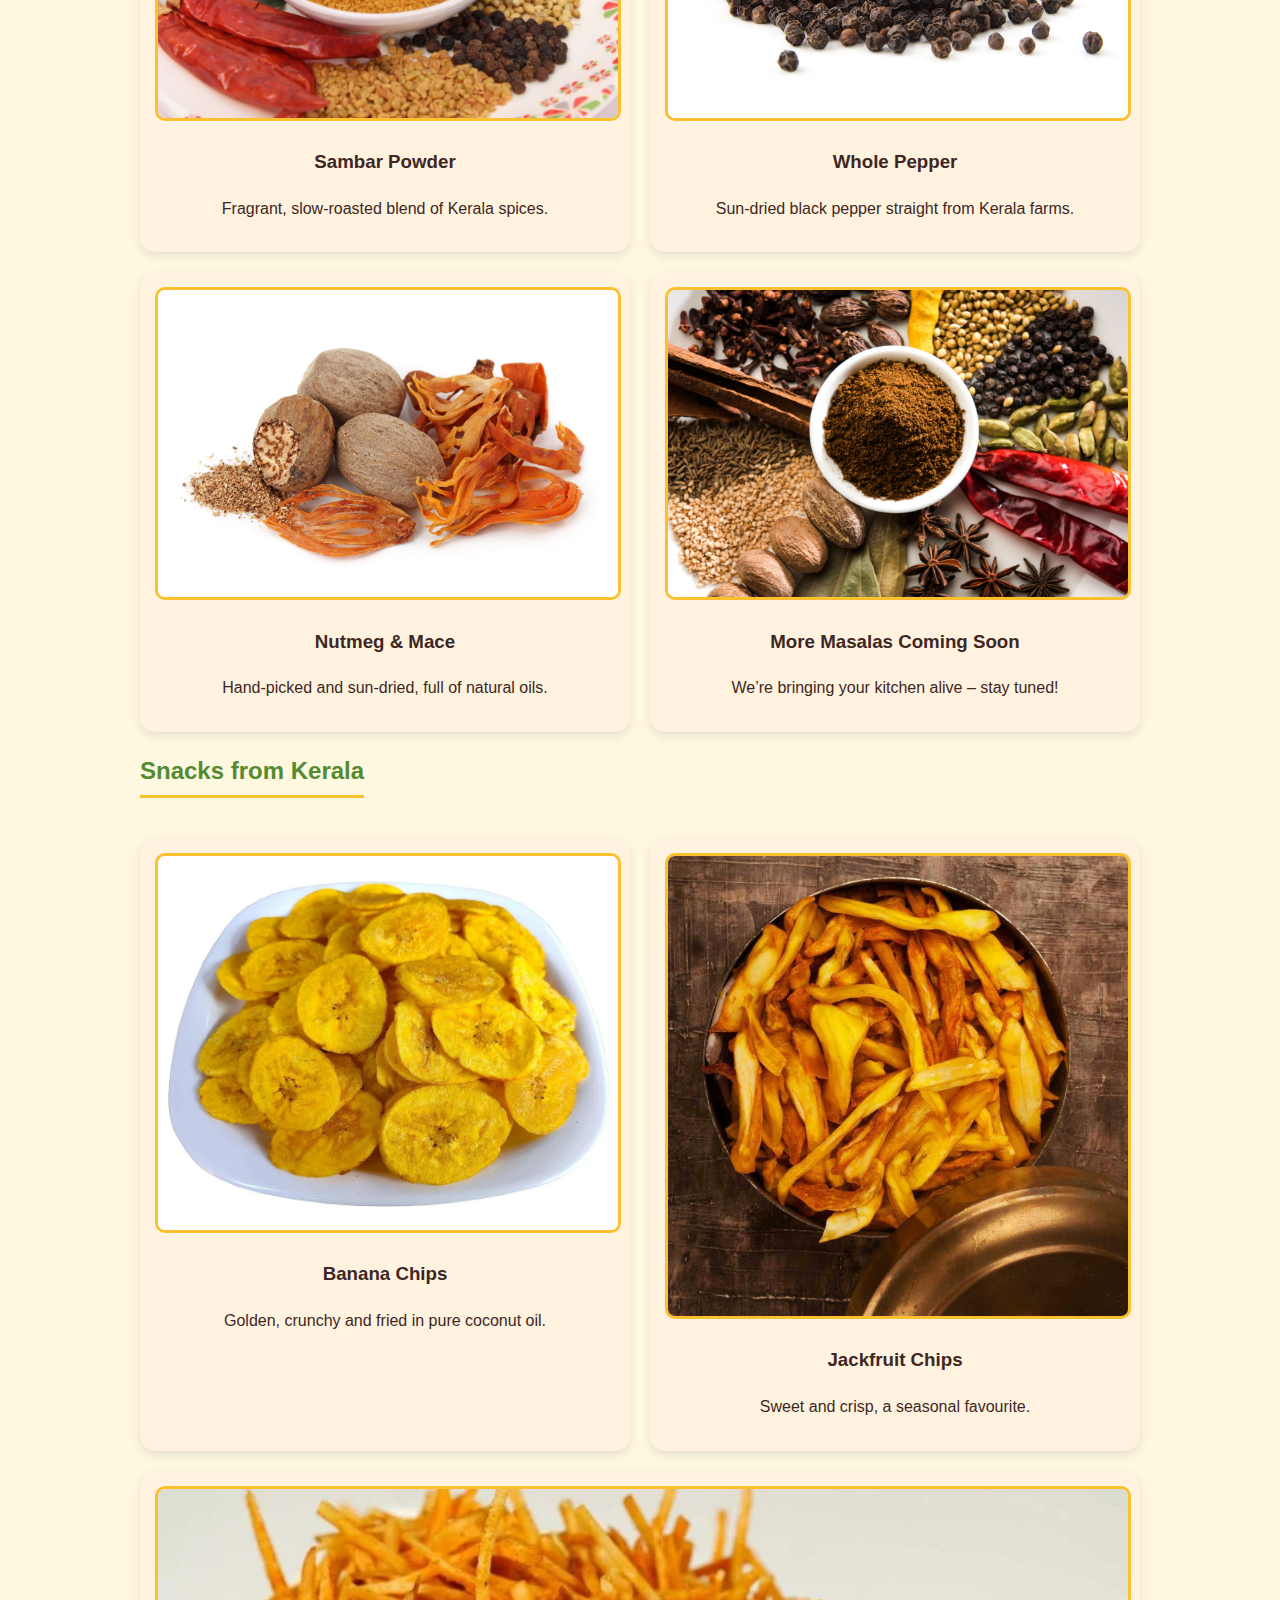
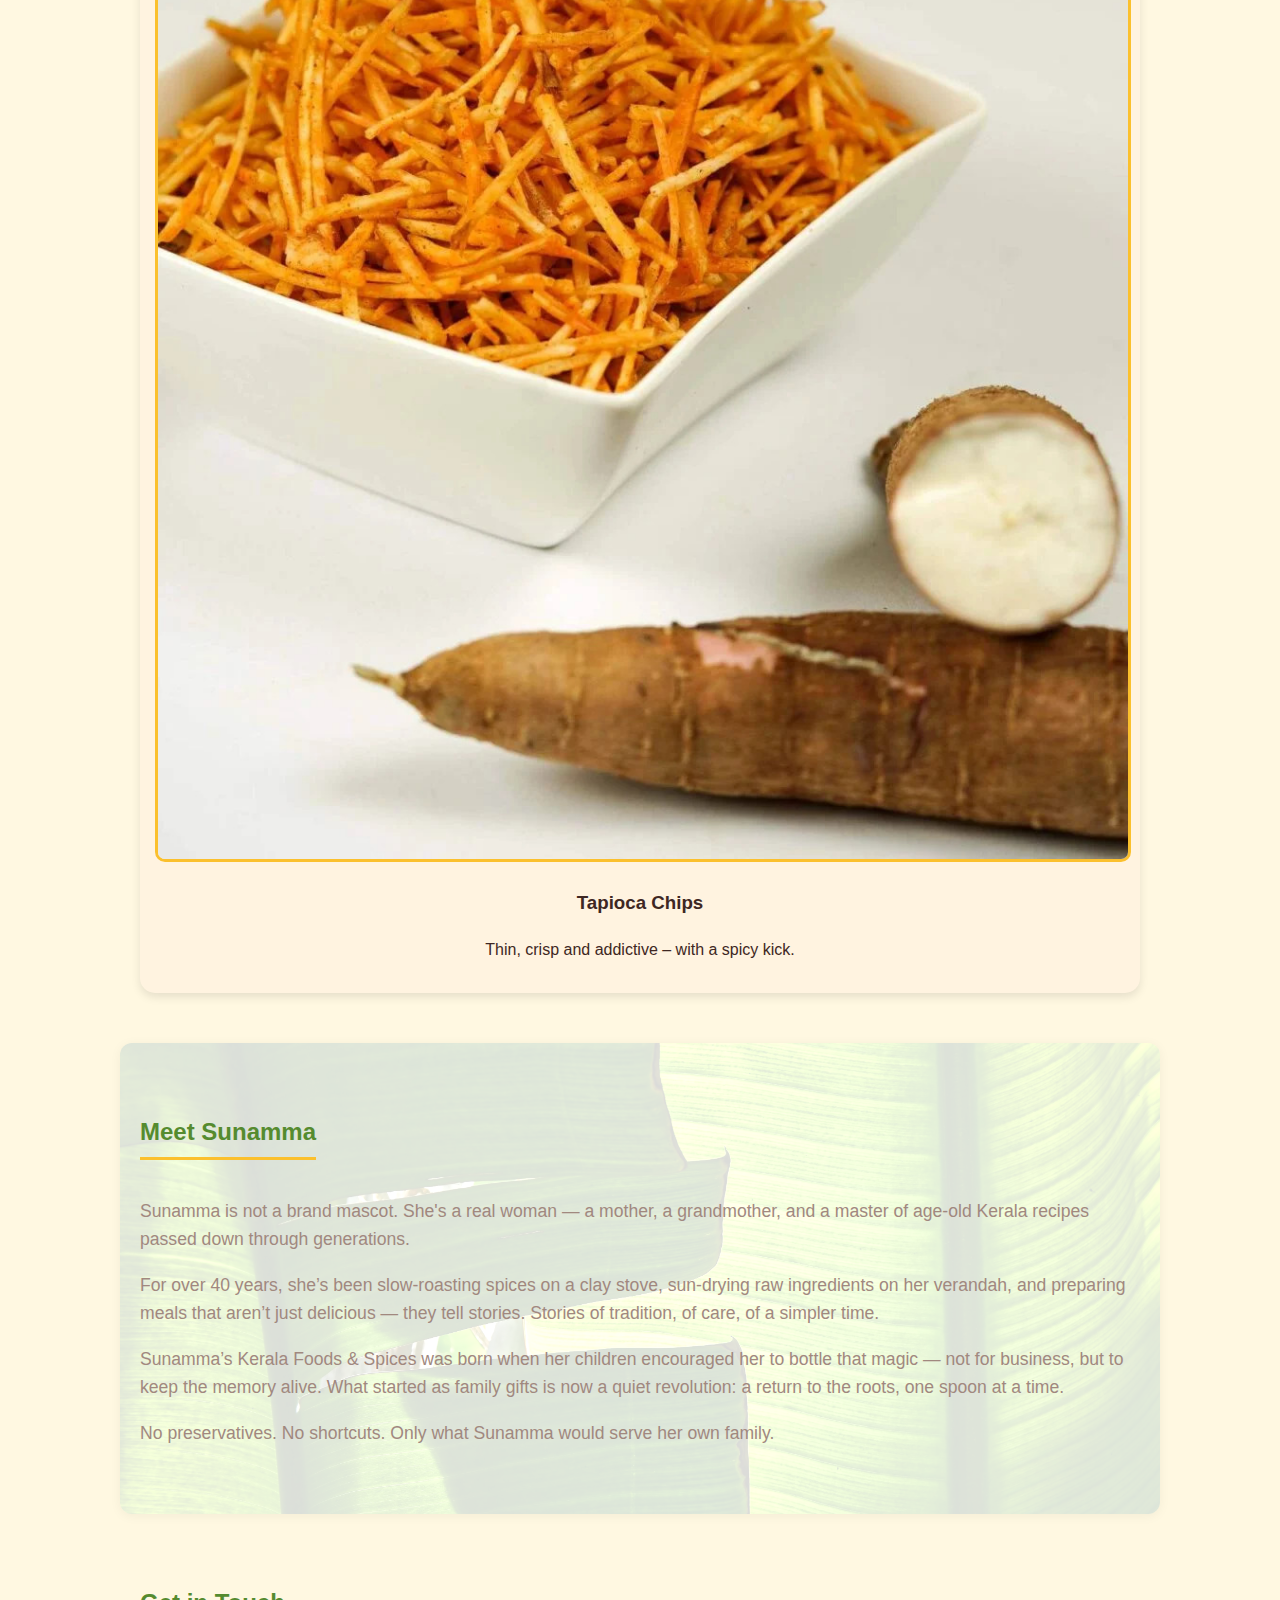
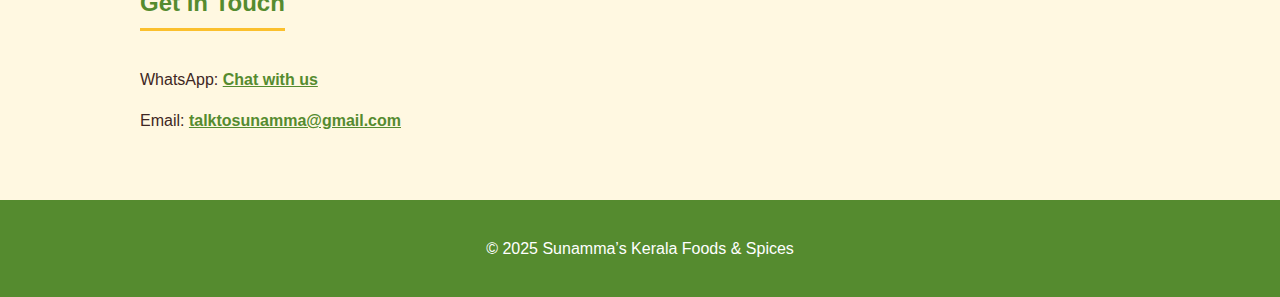
==== commit 3be712cc: "updated about us page to exclude sunamma photo" ====
--- a/index.html
+++ b/index.html
@@ -92,25 +92,20 @@
   </section>
 
 <section id="about" class="about">
-  <h2>About Sunamma’s</h2>
-  <div style="display: flex; flex-wrap: wrap; gap: 20px; align-items: center;">
-    <div style="flex: 1 1 300px;">
-      <img src="images/sunamma.jpg" alt="Photo of Sunamma" style="width: 100%; border-radius: 12px; box-shadow: 0 4px 12px rgba(0,0,0,0.1);" />
-    </div>
-    <div style="flex: 2 1 400px;">
-      <p>
-        Meet <strong>Sunamma</strong> – the heart and soul of Sunamma’s Kerala Foods & Spices. At 60, she still wakes up before sunrise to toast spices, sun-dry ingredients, and cook up the flavors of her childhood — just the way her mother once did.
-      </p>
-      <p>
-        What started as gifts for friends and family has now become a beloved homegrown brand. From hand-pounded masalas to fiery beef pickles, every recipe is rooted in tradition and made without preservatives or shortcuts.
-      </p>
-      <p>
-        Sunamma believes food carries memory — and with every bottle or packet, she hopes to bring back yours.
-      </p>
-    </div>
-  </div>
+  <h2>Meet Sunamma</h2>
+  <p>
+    Sunamma is not a brand mascot. She's a real woman — a mother, a grandmother, and a master of age-old Kerala recipes passed down through generations.
+  </p>
+  <p>
+    For over 40 years, she’s been slow-roasting spices on a clay stove, sun-drying raw ingredients on her verandah, and preparing meals that aren’t just delicious — they tell stories. Stories of tradition, of care, of a simpler time.
+  </p>
+  <p>
+    Sunamma’s Kerala Foods & Spices was born when her children encouraged her to bottle that magic — not for business, but to keep the memory alive. What started as family gifts is now a quiet revolution: a return to the roots, one spoon at a time.
+  </p>
+  <p>
+    No preservatives. No shortcuts. Only what Sunamma would serve her own family.
+  </p>
 </section>
-
 
   <section id="contact" class="contact">
     <h2>Get in Touch</h2>
--- a/styles.css
+++ b/styles.css
@@ -121,6 +121,18 @@
   color: var(--soft-brown);
 }
 
+.about {
+  padding: 50px 20px;
+  max-width: 1000px;
+  margin: auto;
+  background: url('images/about-bkgd.jpg') no-repeat center center/cover;
+  background-blend-mode: lighten;
+  background-color: rgba(255, 255, 255, 0.85);
+  border-radius: 12px;
+  box-shadow: 0 2px 12px rgba(0, 0, 0, 0.05);
+}
+
+
 /* Contact */
 .contact a {
   color: var(--primary-color);
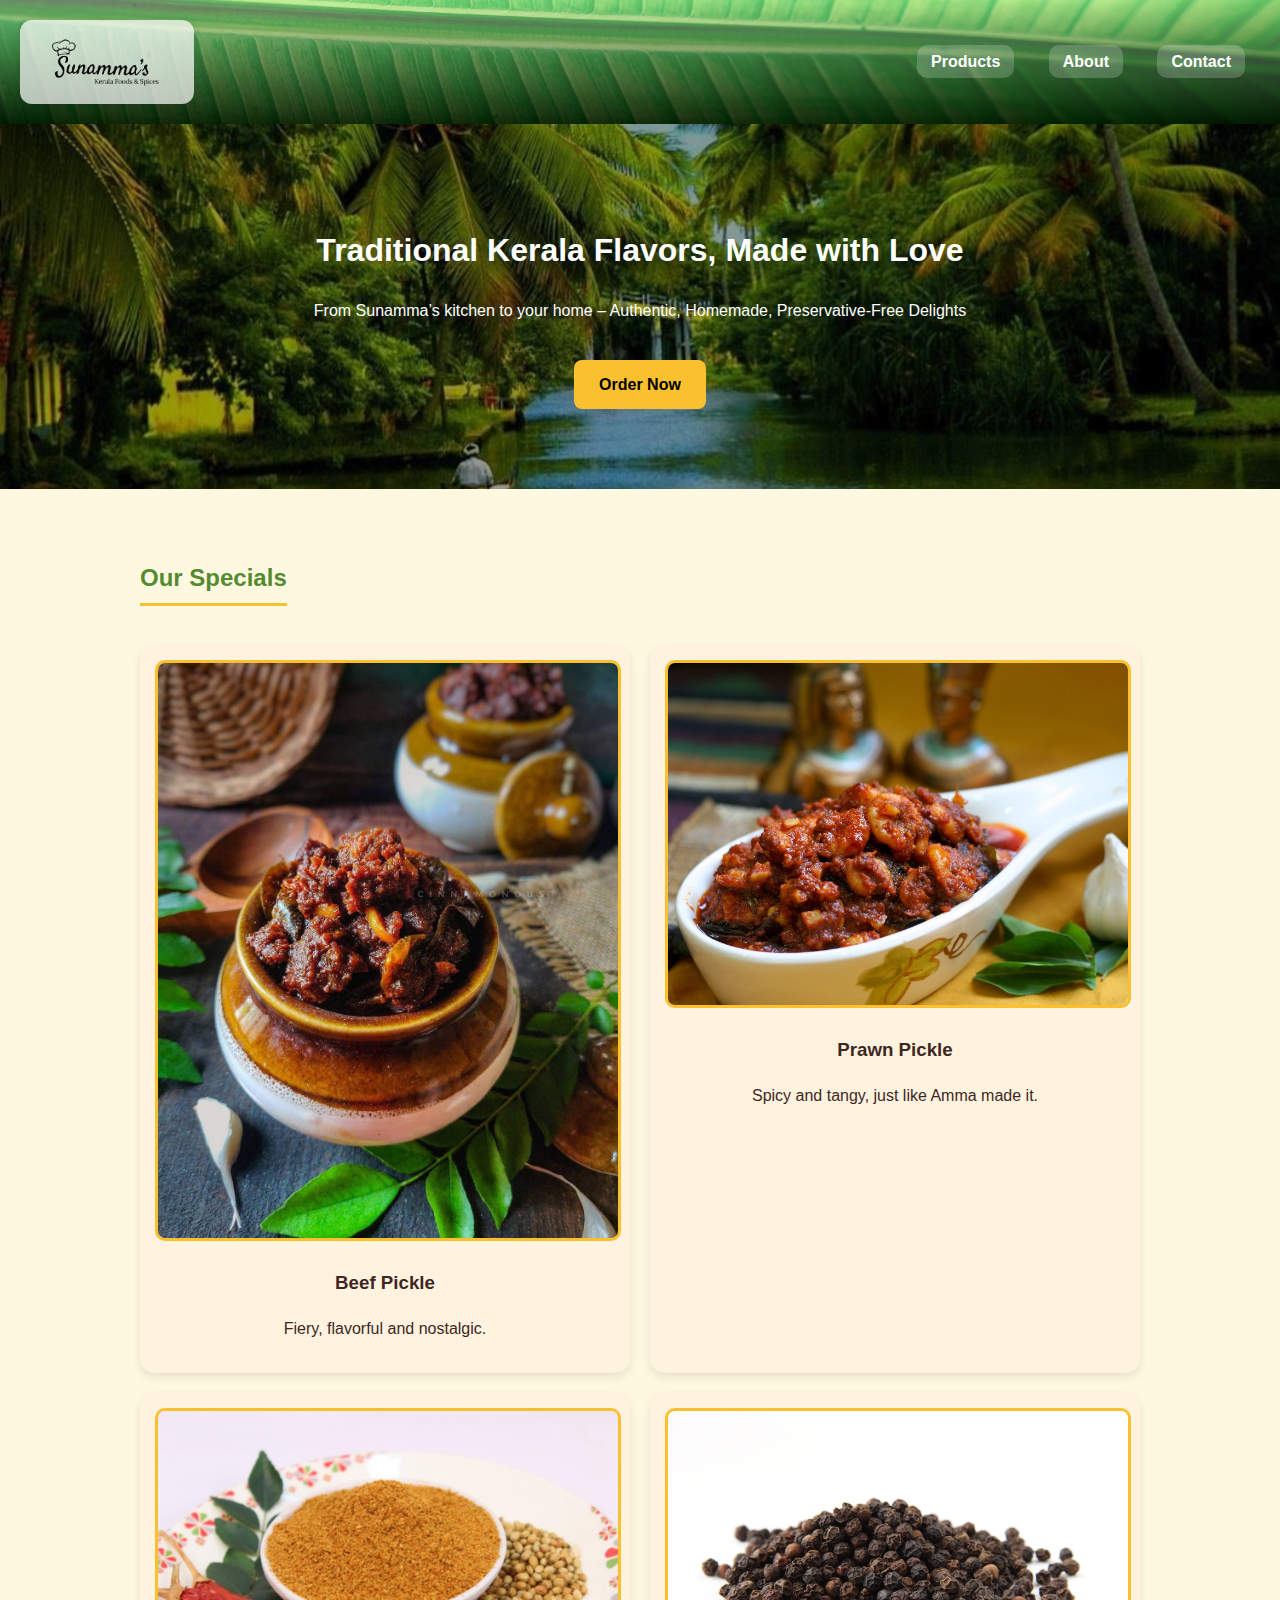
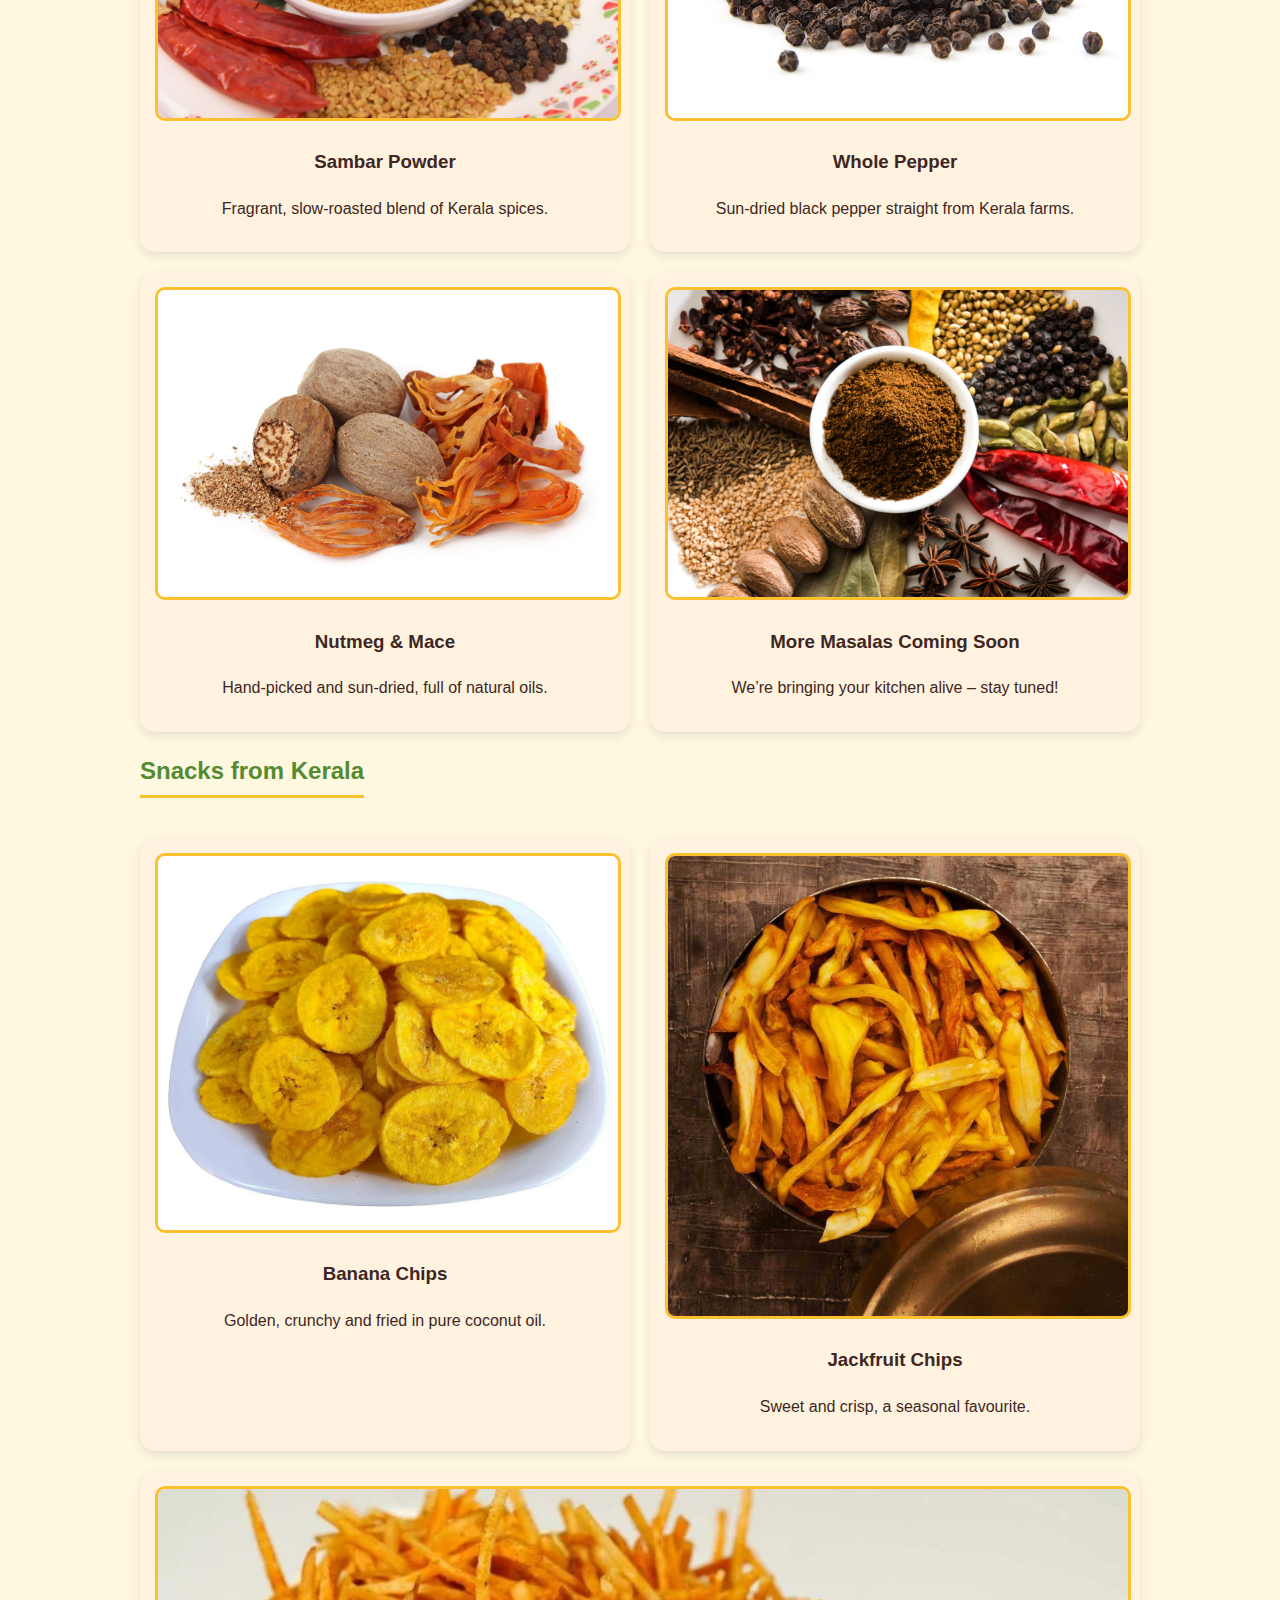
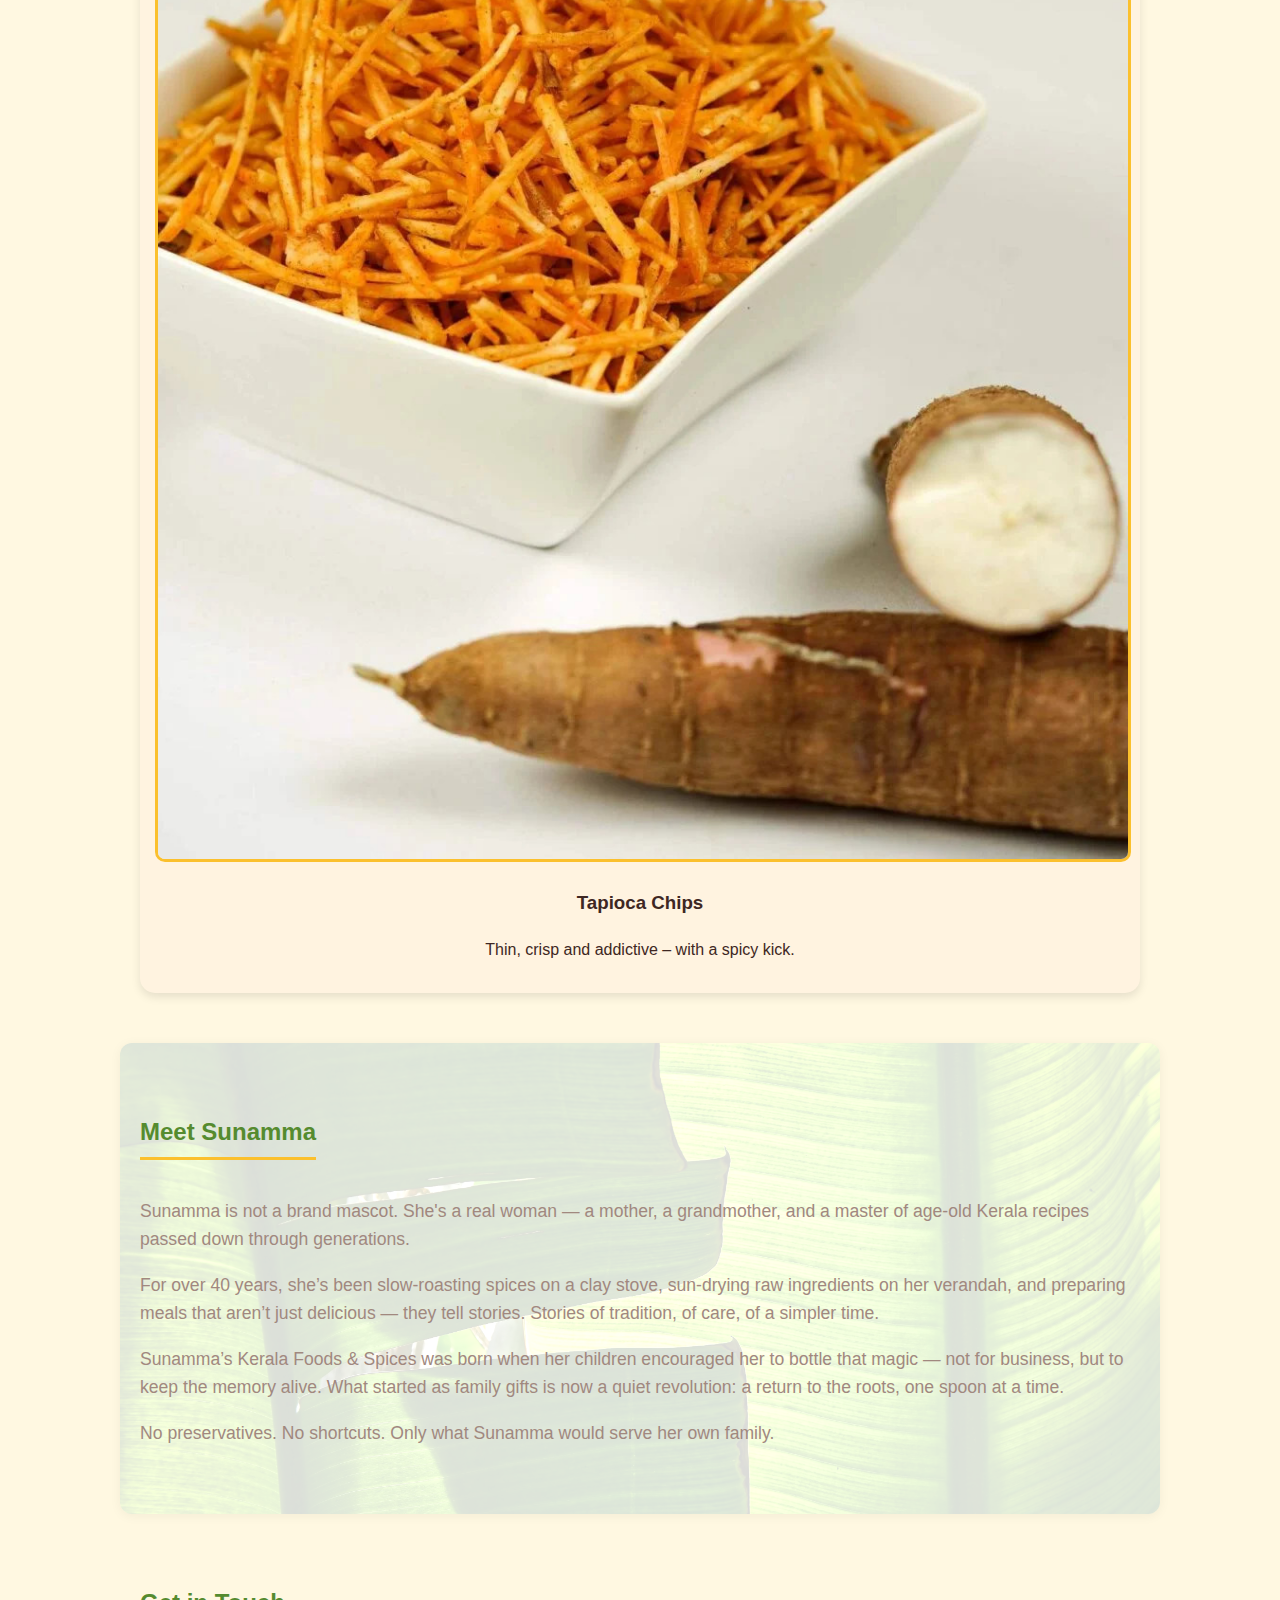
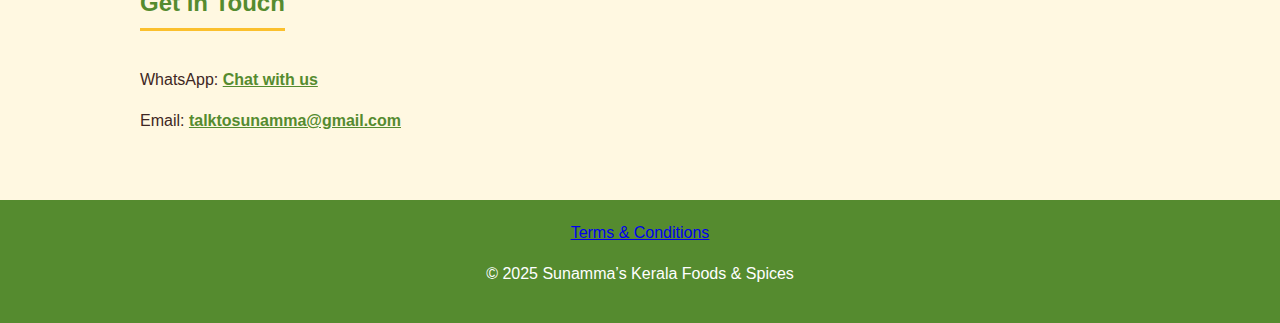
==== commit 405bc2db: "T&C Added" ====
--- a/index.html
+++ b/index.html
@@ -114,7 +114,8 @@
   </section>
 
   <footer>
-    <p>&copy; 2025 Sunamma’s Kerala Foods & Spices</p>
+    <a href="terms.html">Terms & Conditions</a>
+	<p>&copy; 2025 Sunamma’s Kerala Foods & Spices</p>
   </footer>
 </body>
 </html>
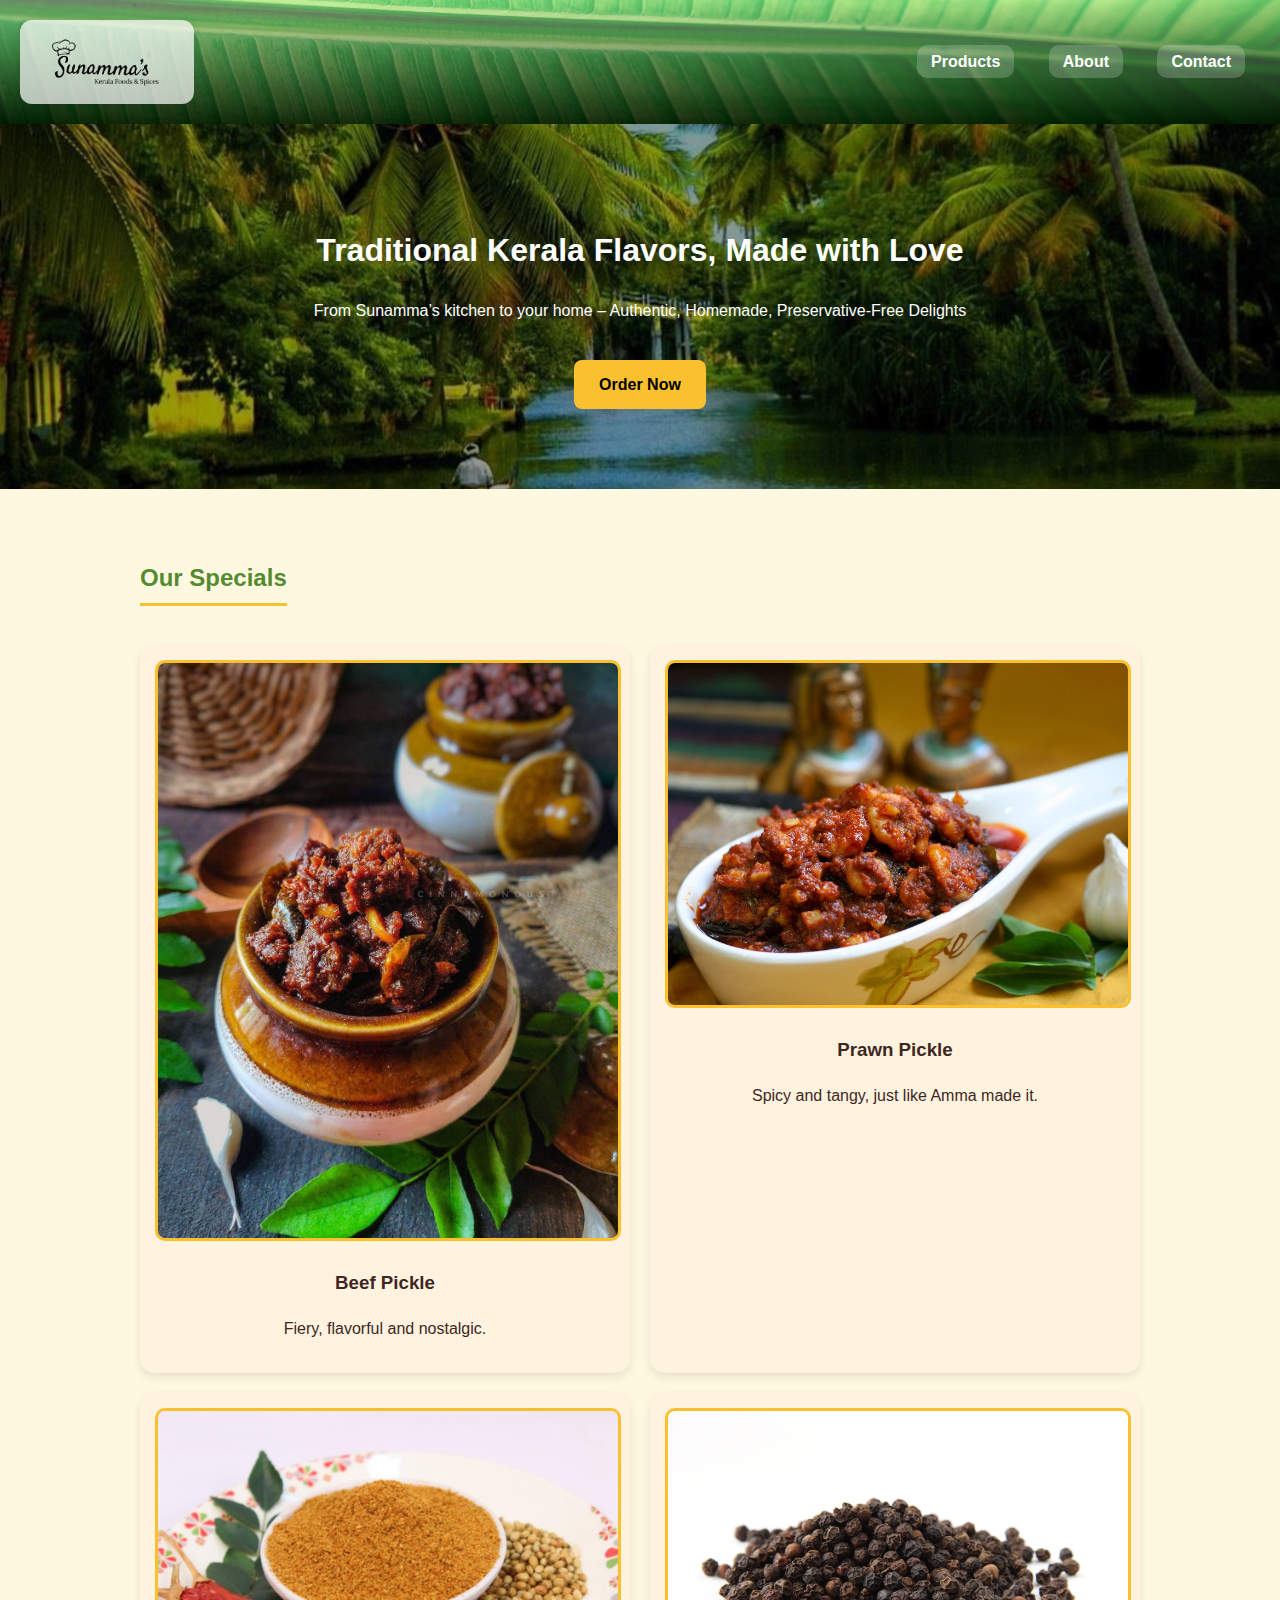
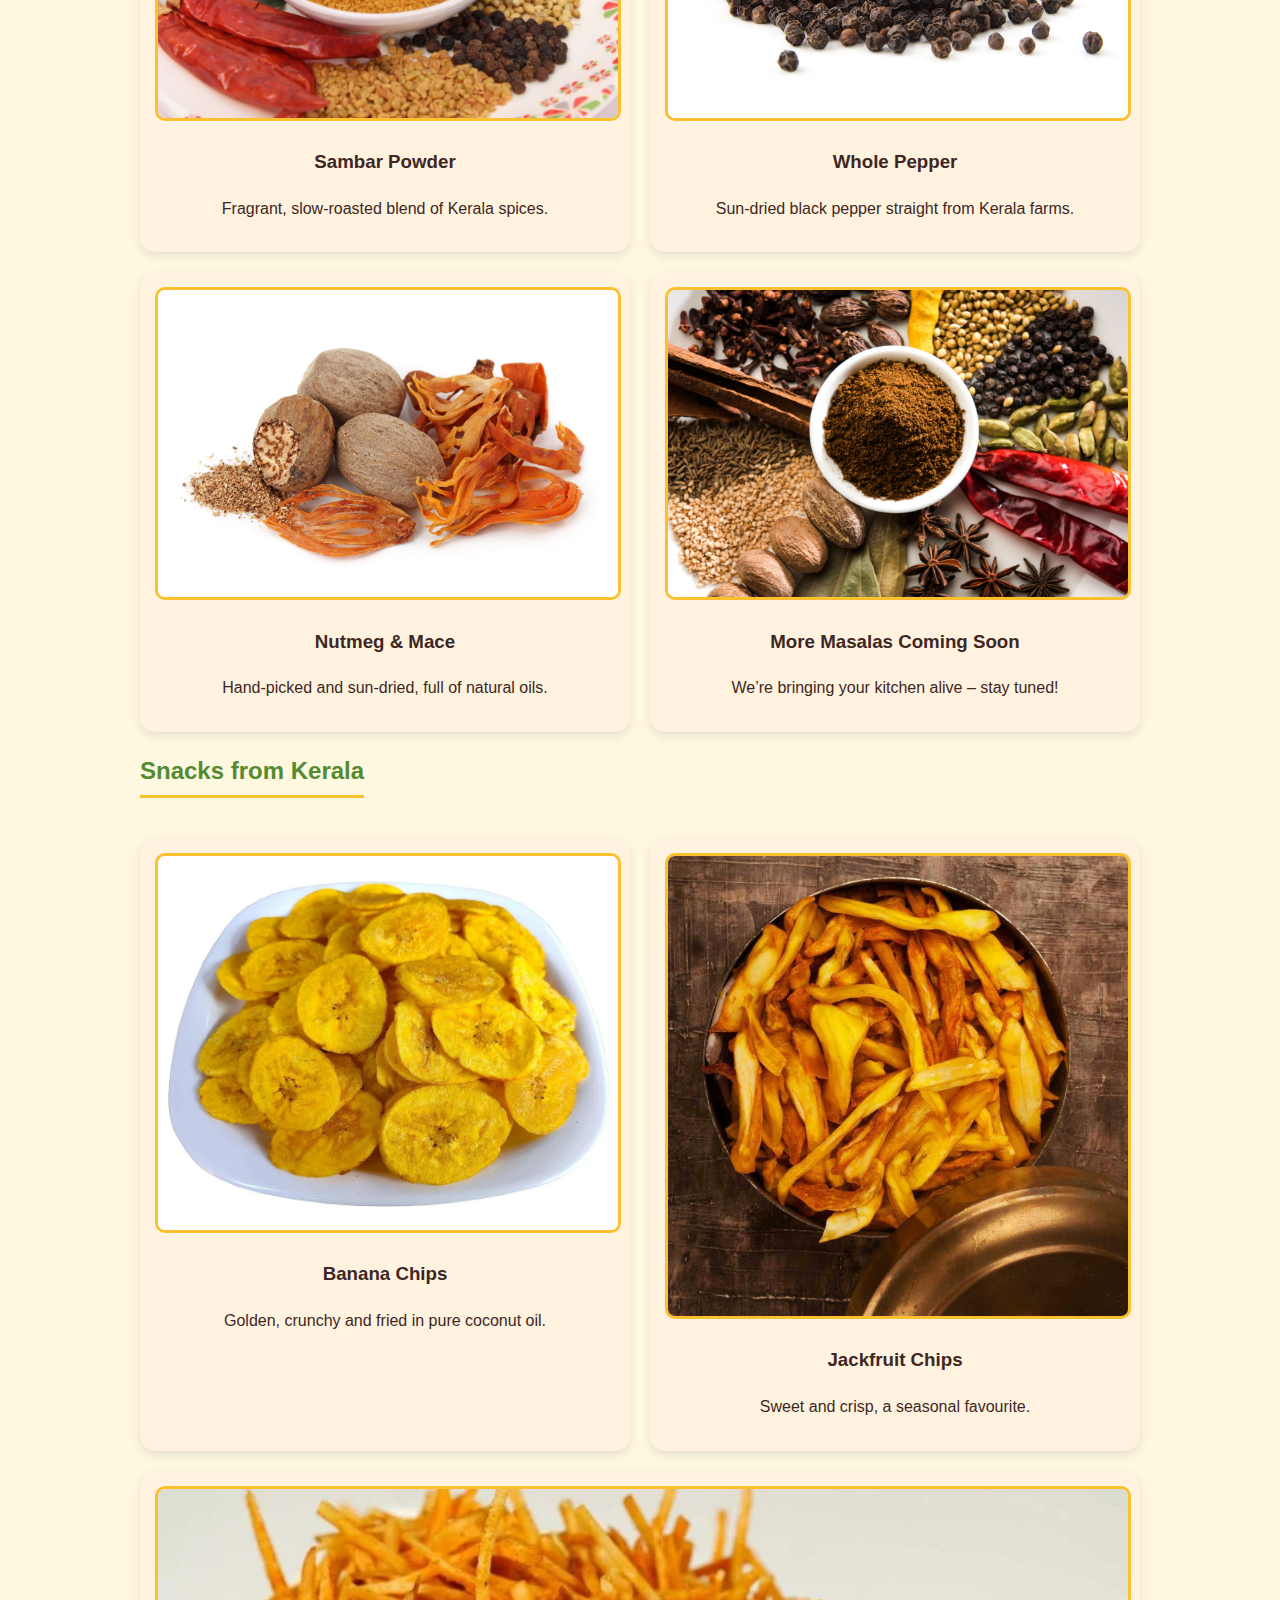
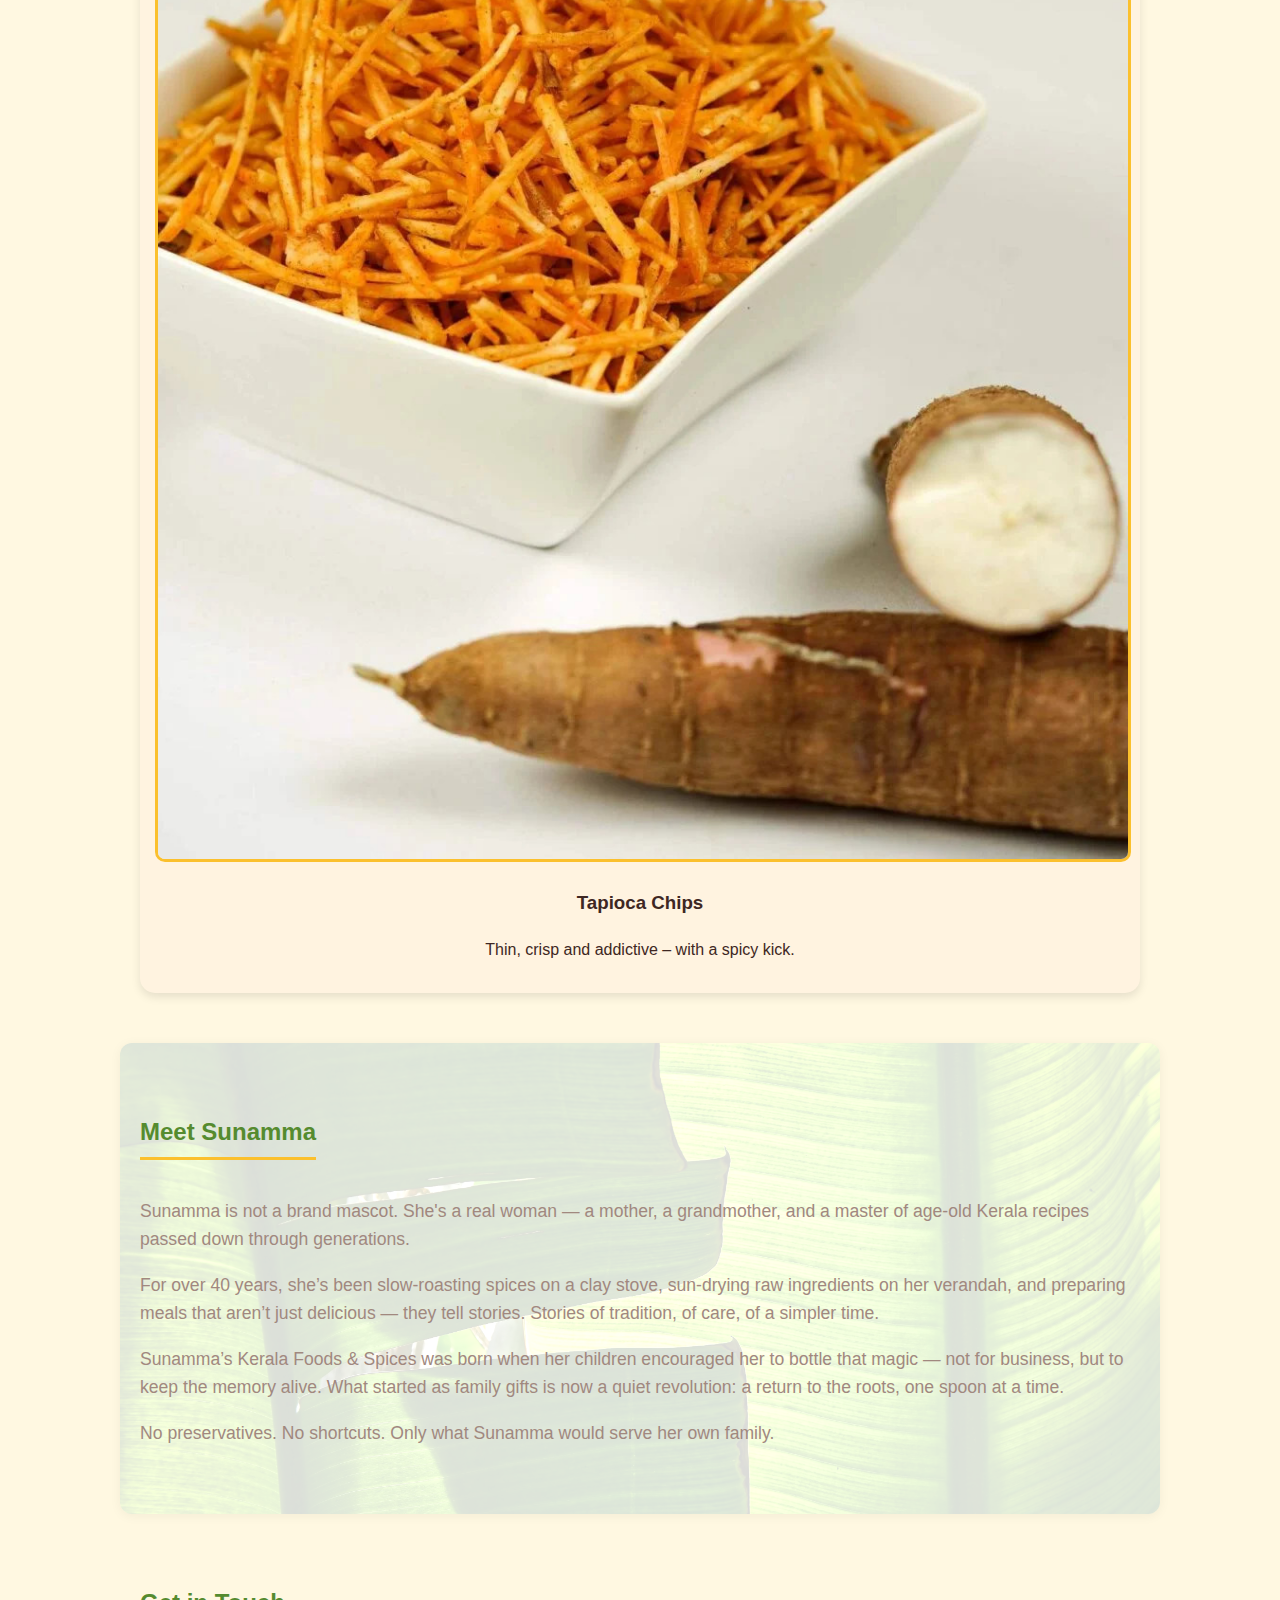
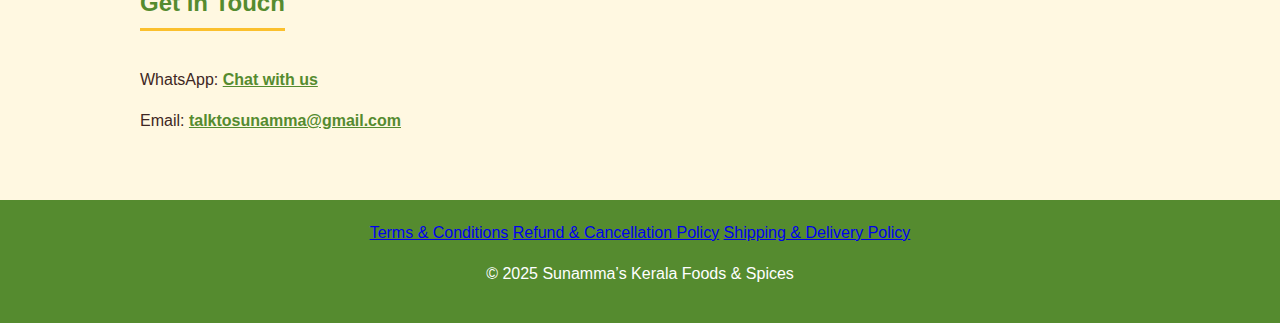
==== commit b15d91ee: "shipping & refund policies" ====
--- a/index.html
+++ b/index.html
@@ -114,7 +114,7 @@
   </section>
 
   <footer>
-    <a href="terms.html">Terms & Conditions</a>
+    <a href="terms.html">Terms & Conditions</a> <a href="refund.html">Refund & Cancellation Policy</a> <a href="shipping.html">Shipping & Delivery Policy</a>
 	<p>&copy; 2025 Sunamma’s Kerala Foods & Spices</p>
   </footer>
 </body>
